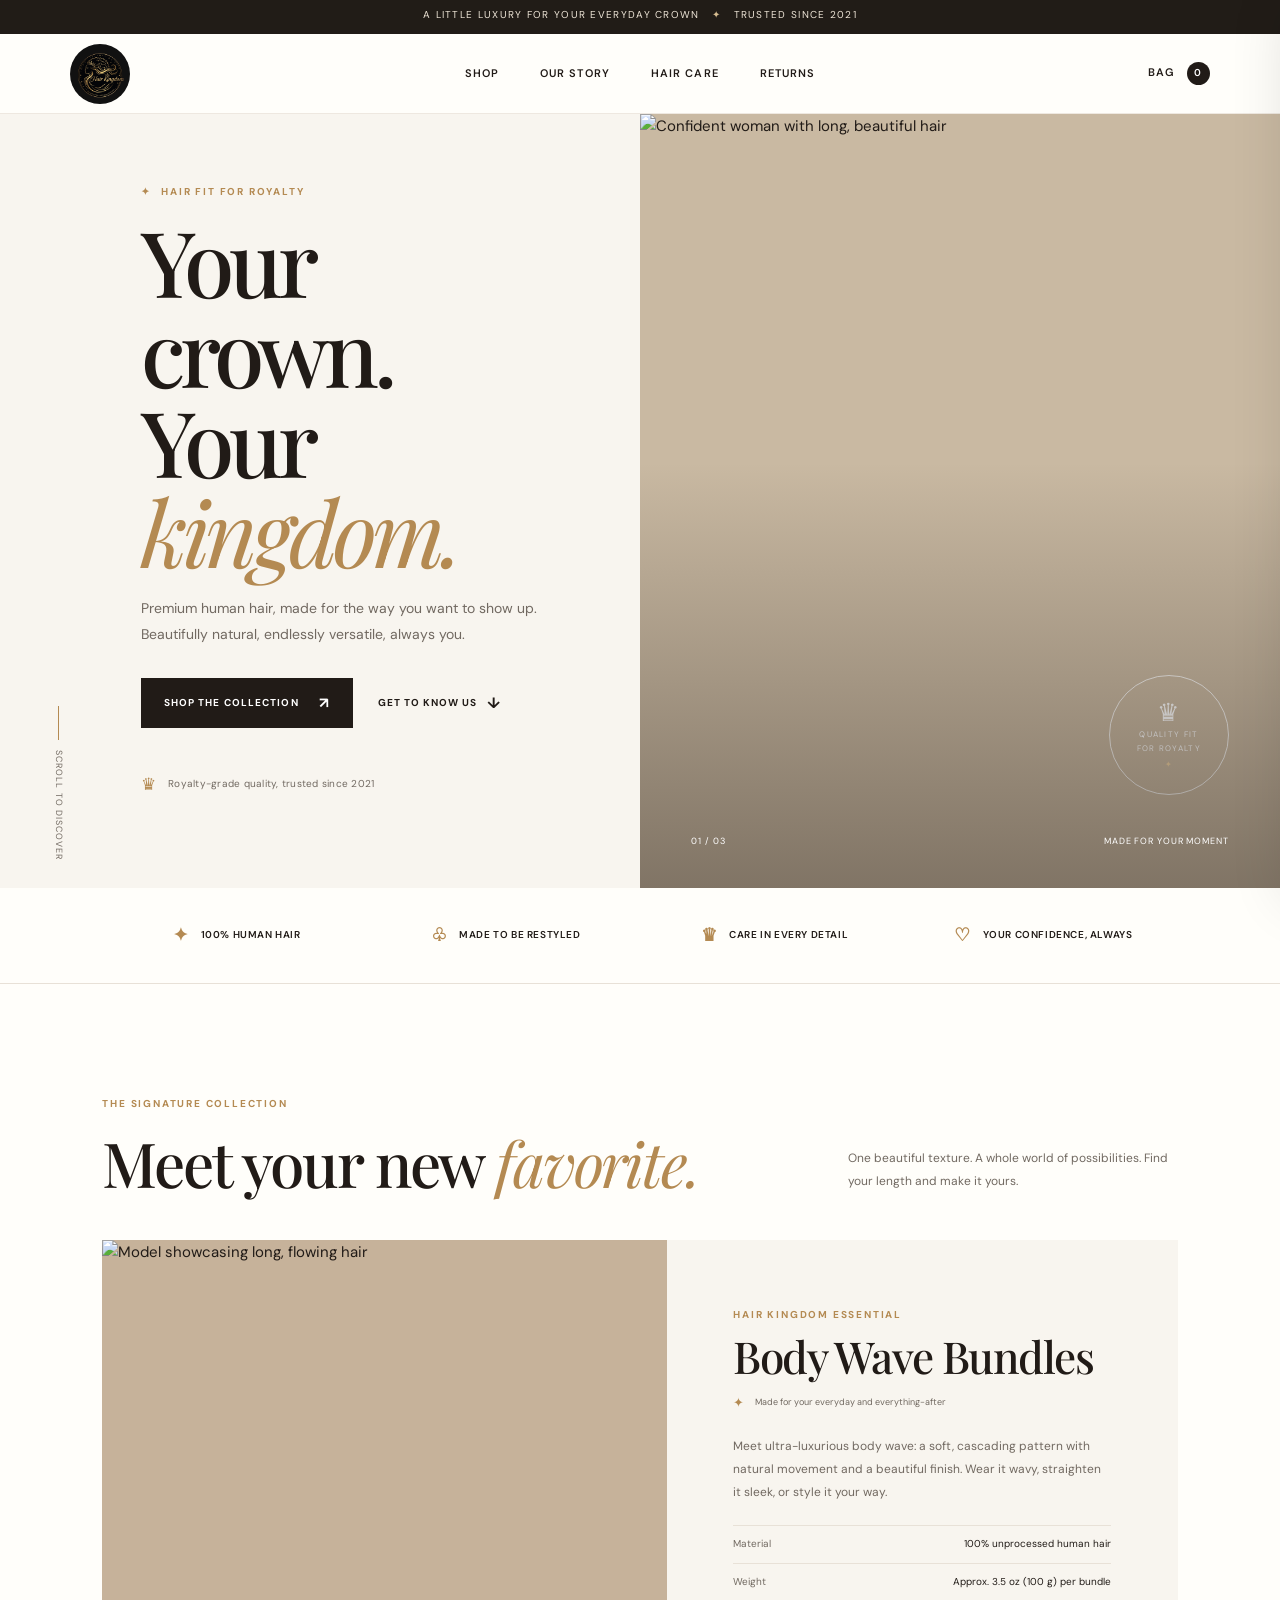
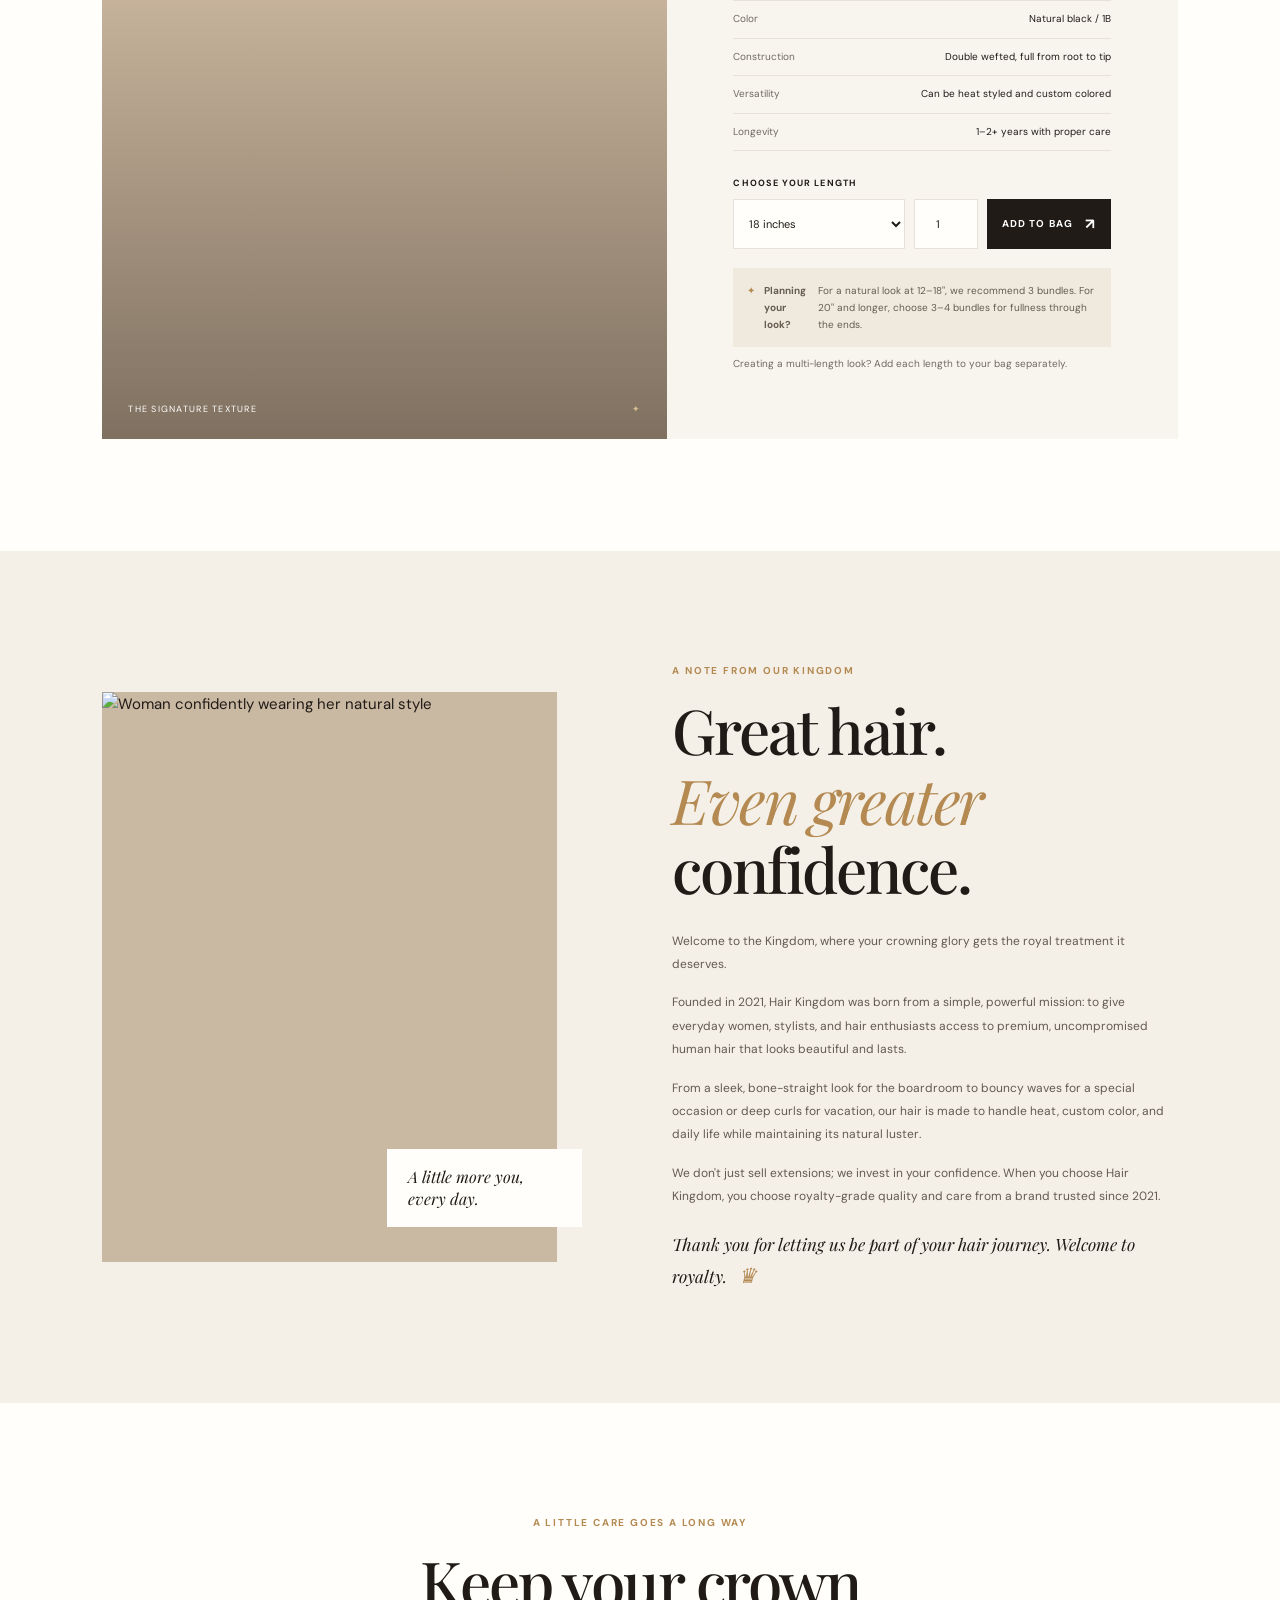
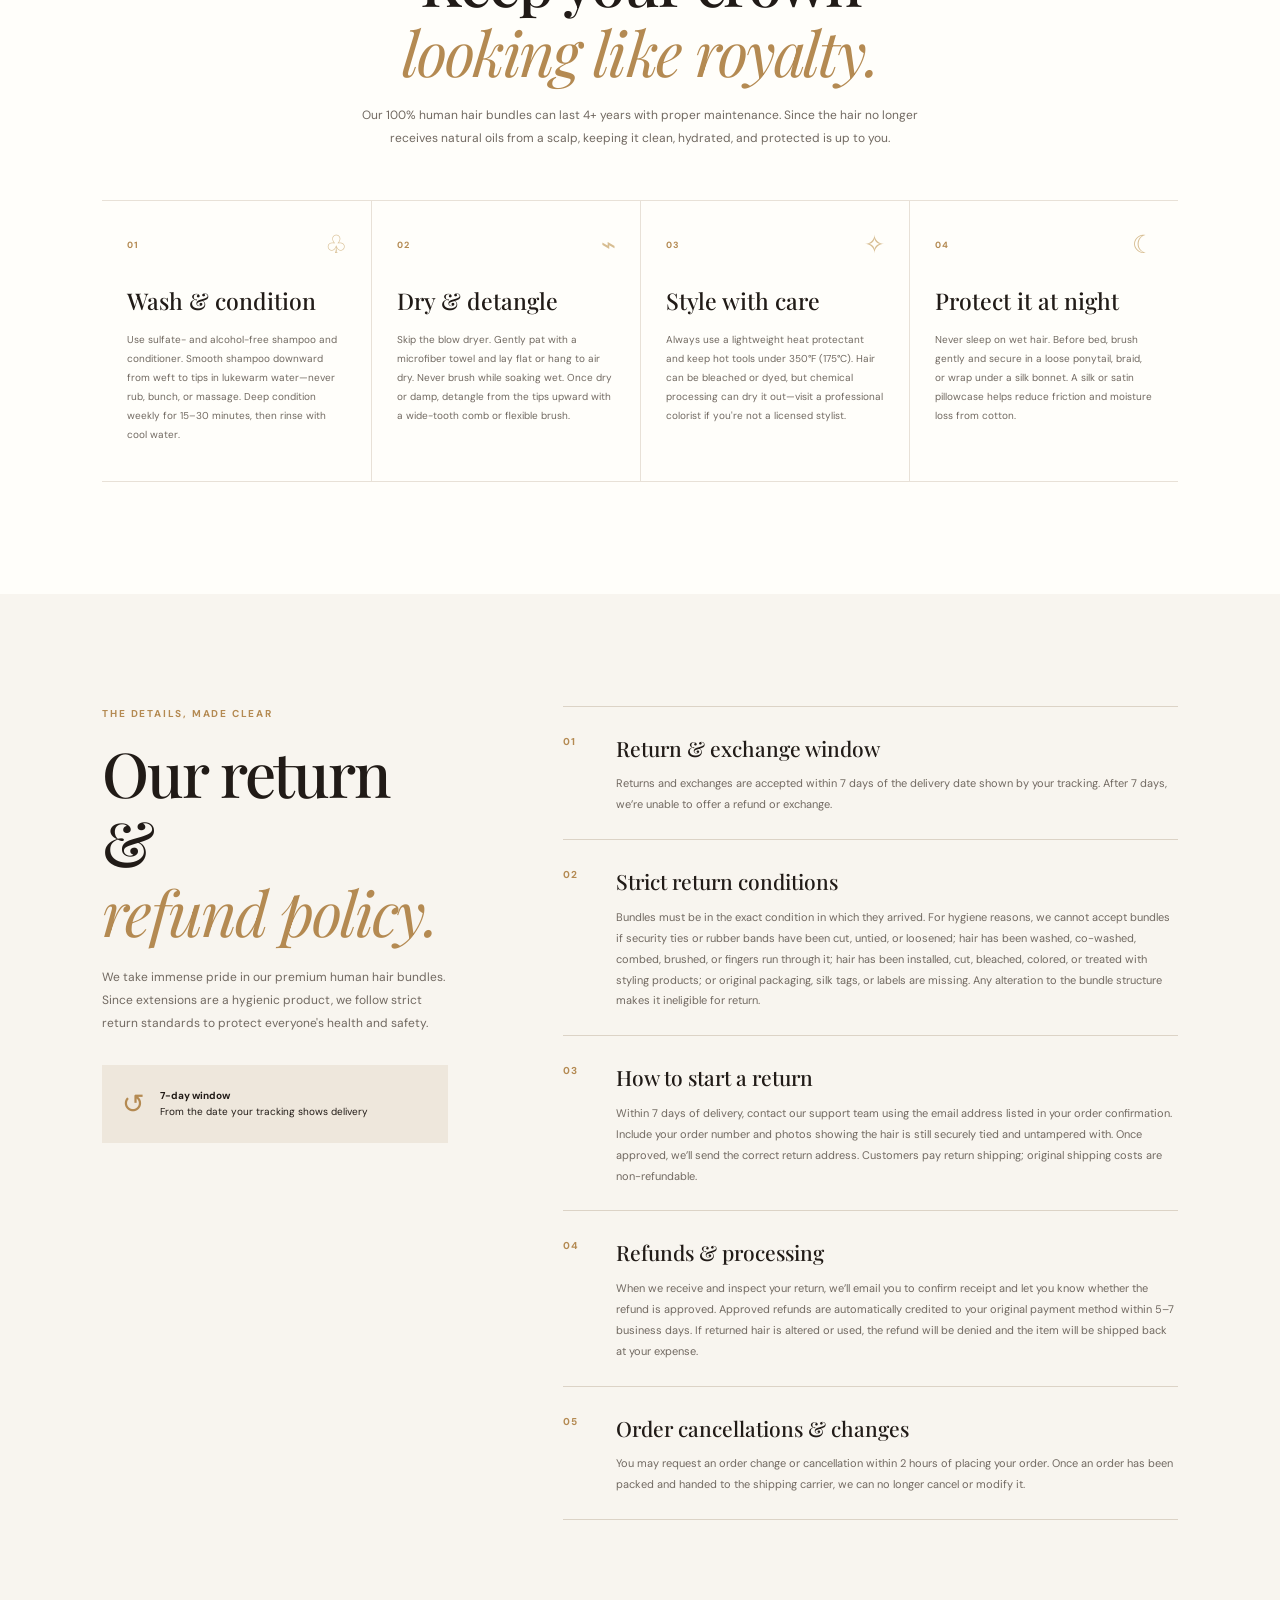
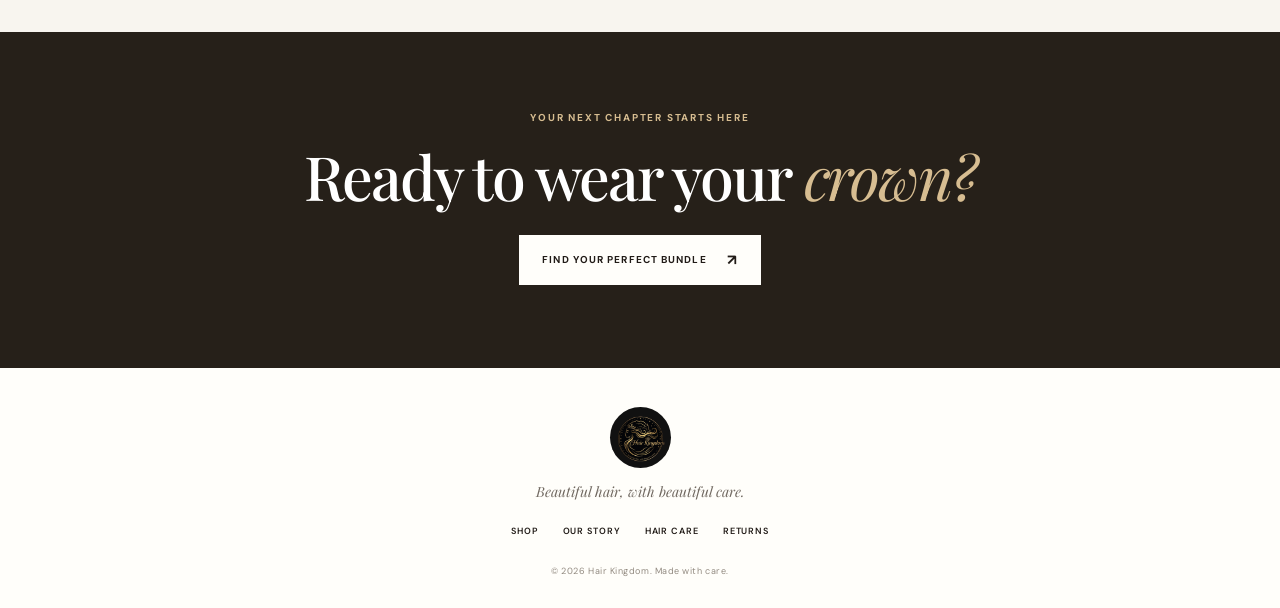
==== Hair Kingdom/index.html @ 91eb7af5 "Add files via upload" ====
<!doctype html>
<html lang="en">
  <head>
    <meta charset="utf-8">
    <meta name="viewport" content="width=device-width, initial-scale=1">
    <meta name="theme-color" content="#17130f">
    <meta name="description" content="Discover premium, unprocessed human hair bundles and thoughtful hair care from Hair Kingdom. Royalty-grade quality, trusted since 2021.">
    <title>Hair Kingdom — Your Crown, Your Kingdom</title>
    <link rel="preconnect" href="https://fonts.googleapis.com">
    <link rel="preconnect" href="https://fonts.gstatic.com" crossorigin>
    <link href="https://fonts.googleapis.com/css2?family=DM+Sans:wght@400;500;600;700&family=Playfair+Display:wght@400;500;600;700&display=swap" rel="stylesheet">
    <link rel="stylesheet" href="styles.css">
    <script src="script.js" defer></script>
  </head>
  <body>
    <div class="announcement">A little luxury for your everyday crown <span aria-hidden="true">✦</span> Trusted since 2021</div>

    <header class="site-header">
      <a class="brand" href="#home" aria-label="Hair Kingdom home">
        <img src="media/logo.png" alt="Hair Kingdom — Beautiful Hair, with beautiful care">
      </a>
      <button class="menu-toggle" type="button" aria-expanded="false" aria-controls="primary-navigation" aria-label="Open menu">
        <span></span><span></span>
      </button>
      <nav class="navigation" id="primary-navigation" aria-label="Main navigation">
        <a href="#shop">Shop</a>
        <a href="#story">Our story</a>
        <a href="#care">Hair care</a>
        <a href="#returns">Returns</a>
      </nav>
      <button class="bag-button" type="button" aria-label="Open shopping bag">
        Bag <span class="bag-count" aria-live="polite">0</span>
      </button>
    </header>

    <main>
      <section class="hero" id="home">
        <div class="hero-copy">
          <p class="eyebrow"><span class="eyebrow-mark">✦</span> Hair fit for royalty</p>
          <h1>Your crown.<br>Your <em>kingdom.</em></h1>
          <p class="hero-description">Premium human hair, made for the way you want to show up. Beautifully natural, endlessly versatile, always you.</p>
          <div class="hero-actions">
            <a class="button button-dark" href="#shop">Shop the collection <span aria-hidden="true">↗</span></a>
            <a class="text-link" href="#story">Get to know us <span aria-hidden="true">↓</span></a>
          </div>
          <div class="hero-proof">
            <span class="proof-crown" aria-hidden="true">♛</span>
            <span>Royalty-grade quality, trusted since 2021</span>
          </div>
        </div>
        <div class="hero-image-wrap">
          <img class="hero-image" src="https://images.unsplash.com/photo-1524504388940-b1c1722653e1?auto=format&amp;fit=crop&amp;w=1100&amp;q=85" alt="Confident woman with long, beautiful hair" fetchpriority="high">
          <div class="hero-stamp" aria-label="Hair Kingdom, quality fit for royalty">
            <span class="stamp-crown">♛</span>
            <span>QUALITY FIT<br>FOR ROYALTY</span>
            <span class="stamp-star">✦</span>
          </div>
          <div class="hero-caption"><span>01 / 03</span><span>Made for your moment</span></div>
        </div>
        <a class="scroll-cue" href="#shop"><span></span> Scroll to discover</a>
      </section>

      <section class="promise-strip" aria-label="Our promises">
        <div><span class="promise-icon">✦</span><span>100% human hair</span></div>
        <div><span class="promise-icon">♧</span><span>Made to be restyled</span></div>
        <div><span class="promise-icon">♛</span><span>Care in every detail</span></div>
        <div><span class="promise-icon">♡</span><span>Your confidence, always</span></div>
      </section>

      <section class="shop-section section-pad" id="shop">
        <div class="section-heading">
          <div>
            <p class="eyebrow">The signature collection</p>
            <h2>Meet your new <em>favorite.</em></h2>
          </div>
          <p>One beautiful texture. A whole world of possibilities. Find your length and make it yours.</p>
        </div>
        <div class="product-layout">
          <div class="product-visual">
            <img src="https://images.unsplash.com/photo-1534528741775-53994a69daeb?auto=format&amp;fit=crop&amp;w=1200&amp;q=85" alt="Model showcasing long, flowing hair" loading="lazy">
            <span class="product-image-label">THE SIGNATURE TEXTURE <span>✦</span></span>
          </div>
          <div class="product-details">
            <p class="eyebrow">Hair Kingdom essential</p>
            <h3>Body Wave Bundles</h3>
            <div class="review-line"><span class="product-sparkle" aria-hidden="true">✦</span><span>Made for your everyday and everything-after</span></div>
            <p class="product-intro">Meet ultra-luxurious body wave: a soft, cascading pattern with natural movement and a beautiful finish. Wear it wavy, straighten it sleek, or style it your way.</p>
            <ul class="product-features">
              <li><span>Material</span><span>100% unprocessed human hair</span></li>
              <li><span>Weight</span><span>Approx. 3.5 oz (100 g) per bundle</span></li>
              <li><span>Color</span><span>Natural black / 1B</span></li>
              <li><span>Construction</span><span>Double wefted, full from root to tip</span></li>
              <li><span>Versatility</span><span>Can be heat styled and custom colored</span></li>
              <li><span>Longevity</span><span>1–2+ years with proper care</span></li>
            </ul>
            <form class="add-to-bag-form">
              <label class="field-label" for="bundle-length">Choose your length</label>
              <div class="product-controls">
                <select id="bundle-length" name="length" aria-label="Bundle length">
                  <option value="12&quot;">12 inches</option>
                  <option value="14&quot;">14 inches</option>
                  <option value="16&quot;">16 inches</option>
                  <option value="18&quot;" selected>18 inches</option>
                  <option value="20&quot;">20 inches</option>
                  <option value="22&quot;">22 inches</option>
                  <option value="24&quot;">24 inches</option>
                  <option value="26&quot;">26 inches</option>
                  <option value="28&quot;">28 inches</option>
                  <option value="30&quot;">30 inches</option>
                </select>
                <label class="visually-hidden" for="bundle-quantity">Quantity</label>
                <input id="bundle-quantity" name="quantity" type="number" min="1" max="10" value="1" inputmode="numeric">
                <button class="button button-dark add-button" type="submit">Add to bag <span aria-hidden="true">↗</span></button>
              </div>
            </form>
            <p class="fullness-note"><span>✦</span> <strong>Planning your look?</strong> For a natural look at 12–18", we recommend 3 bundles. For 20" and longer, choose 3–4 bundles for fullness through the ends.</p>
            <p class="multi-length-note">Creating a multi-length look? Add each length to your bag separately.</p>
          </div>
        </div>
      </section>

      <section class="story-section section-pad" id="story">
        <div class="story-image-wrap">
          <img src="https://images.unsplash.com/photo-1529139574466-a303027c1d8b?auto=format&amp;fit=crop&amp;w=1000&amp;q=85" alt="Woman confidently wearing her natural style" loading="lazy">
          <span class="story-image-note">A little more you, every day.</span>
        </div>
        <div class="story-copy">
          <p class="eyebrow">A note from our kingdom</p>
          <h2>Great hair.<br><em>Even greater</em> confidence.</h2>
          <p>Welcome to the Kingdom, where your crowning glory gets the royal treatment it deserves.</p>
          <p>Founded in 2021, Hair Kingdom was born from a simple, powerful mission: to give everyday women, stylists, and hair enthusiasts access to premium, uncompromised human hair that looks beautiful and lasts.</p>
          <p>From a sleek, bone-straight look for the boardroom to bouncy waves for a special occasion or deep curls for vacation, our hair is made to handle heat, custom color, and daily life while maintaining its natural luster.</p>
          <p>We don't just sell extensions; we invest in your confidence. When you choose Hair Kingdom, you choose royalty-grade quality and care from a brand trusted since 2021.</p>
          <p class="story-signoff">Thank you for letting us be part of your hair journey. Welcome to royalty. <span>♛</span></p>
        </div>
      </section>

      <section class="care-section section-pad" id="care">
        <div class="care-heading">
          <p class="eyebrow">A little care goes a long way</p>
          <h2>Keep your crown<br><em>looking like royalty.</em></h2>
          <p>Our 100% human hair bundles can last 4+ years with proper maintenance. Since the hair no longer receives natural oils from a scalp, keeping it clean, hydrated, and protected is up to you.</p>
        </div>
        <div class="care-grid">
          <article class="care-card">
            <span class="care-number">01</span><span class="care-icon" aria-hidden="true">♧</span>
            <h3>Wash & condition</h3>
            <p>Use sulfate- and alcohol-free shampoo and conditioner. Smooth shampoo downward from weft to tips in lukewarm water—never rub, bunch, or massage. Deep condition weekly for 15–30 minutes, then rinse with cool water.</p>
          </article>
          <article class="care-card">
            <span class="care-number">02</span><span class="care-icon" aria-hidden="true">⌁</span>
            <h3>Dry & detangle</h3>
            <p>Skip the blow dryer. Gently pat with a microfiber towel and lay flat or hang to air dry. Never brush while soaking wet. Once dry or damp, detangle from the tips upward with a wide-tooth comb or flexible brush.</p>
          </article>
          <article class="care-card">
            <span class="care-number">03</span><span class="care-icon" aria-hidden="true">✧</span>
            <h3>Style with care</h3>
            <p>Always use a lightweight heat protectant and keep hot tools under 350°F (175°C). Hair can be bleached or dyed, but chemical processing can dry it out—visit a professional colorist if you're not a licensed stylist.</p>
          </article>
          <article class="care-card">
            <span class="care-number">04</span><span class="care-icon" aria-hidden="true">☾</span>
            <h3>Protect it at night</h3>
            <p>Never sleep on wet hair. Before bed, brush gently and secure in a loose ponytail, braid, or wrap under a silk bonnet. A silk or satin pillowcase helps reduce friction and moisture loss from cotton.</p>
          </article>
        </div>
      </section>

      <section class="returns-section section-pad" id="returns">
        <div class="returns-heading">
          <p class="eyebrow">The details, made clear</p>
          <h2>Our return &<br><em>refund policy.</em></h2>
          <p>We take immense pride in our premium human hair bundles. Since extensions are a hygienic product, we follow strict return standards to protect everyone's health and safety.</p>
          <div class="policy-window"><span class="policy-window-icon">↺</span><span><strong>7-day window</strong><br>From the date your tracking shows delivery</span></div>
        </div>
        <div class="policy-list">
          <article class="policy-item">
            <span class="policy-index">01</span><div><h3>Return & exchange window</h3><p>Returns and exchanges are accepted within 7 days of the delivery date shown by your tracking. After 7 days, we’re unable to offer a refund or exchange.</p></div>
          </article>
          <article class="policy-item">
            <span class="policy-index">02</span><div><h3>Strict return conditions</h3><p>Bundles must be in the exact condition in which they arrived. For hygiene reasons, we cannot accept bundles if security ties or rubber bands have been cut, untied, or loosened; hair has been washed, co-washed, combed, brushed, or fingers run through it; hair has been installed, cut, bleached, colored, or treated with styling products; or original packaging, silk tags, or labels are missing. Any alteration to the bundle structure makes it ineligible for return.</p></div>
          </article>
          <article class="policy-item">
            <span class="policy-index">03</span><div><h3>How to start a return</h3><p>Within 7 days of delivery, contact our support team using the email address listed in your order confirmation. Include your order number and photos showing the hair is still securely tied and untampered with. Once approved, we’ll send the correct return address. Customers pay return shipping; original shipping costs are non-refundable.</p></div>
          </article>
          <article class="policy-item">
            <span class="policy-index">04</span><div><h3>Refunds & processing</h3><p>When we receive and inspect your return, we’ll email you to confirm receipt and let you know whether the refund is approved. Approved refunds are automatically credited to your original payment method within 5–7 business days. If returned hair is altered or used, the refund will be denied and the item will be shipped back at your expense.</p></div>
          </article>
          <article class="policy-item">
            <span class="policy-index">05</span><div><h3>Order cancellations & changes</h3><p>You may request an order change or cancellation within 2 hours of placing your order. Once an order has been packed and handed to the shipping carrier, we can no longer cancel or modify it.</p></div>
          </article>
        </div>
      </section>

      <section class="closing-banner">
        <p class="eyebrow">Your next chapter starts here</p>
        <h2>Ready to wear your <em>crown?</em></h2>
        <a class="button button-light" href="#shop">Find your perfect bundle <span aria-hidden="true">↗</span></a>
      </section>
    </main>

    <footer class="site-footer">
      <a class="footer-brand" href="#home"><img src="media/logo.png" alt="Hair Kingdom"></a>
      <p>Beautiful hair, with beautiful care.</p>
      <nav aria-label="Footer navigation">
        <a href="#shop">Shop</a><a href="#story">Our story</a><a href="#care">Hair care</a><a href="#returns">Returns</a>
      </nav>
      <span class="copyright">© <span id="current-year"></span> Hair Kingdom. Made with care.</span>
    </footer>

    <div class="cart-backdrop" hidden></div>
    <aside class="cart-panel" aria-label="Shopping bag" aria-hidden="true" inert>
      <div class="cart-header">
        <div><p class="eyebrow">Your royal selection</p><h2>Your bag <span class="cart-heading-count">(0)</span></h2></div>
        <button class="cart-close" type="button" aria-label="Close shopping bag">×</button>
      </div>
      <div class="cart-items"></div>
      <div class="cart-empty"><span>♛</span><p>Your bag is waiting for its first crown.</p><button class="text-link continue-shopping" type="button">Discover the collection <span aria-hidden="true">↗</span></button></div>
      <div class="cart-footer">
        <p>Use your bag to plan your bundle selection. Pricing and checkout are not set up on this site yet.</p>
        <button class="button button-dark cart-continue" type="button">Continue exploring</button>
      </div>
    </aside>
    <div class="visually-hidden" aria-live="polite" id="announcements"></div>
  </body>
</html>
---- Hair Kingdom/styles.css ----
:root {
  color-scheme: light;
  --ink: #211b17;
  --muted: #716961;
  --gold: #b48a52;
  --gold-light: #d7bd91;
  --cream: #f8f5ef;
  --paper: #fffefa;
  --line: #e8e1d7;
  --serif: "Playfair Display", Georgia, serif;
  --sans: "DM Sans", Arial, sans-serif;
}

* { box-sizing: border-box; }
html { scroll-behavior: smooth; scroll-padding-top: 85px; }
body { margin: 0; color: var(--ink); background: var(--paper); font-family: var(--sans); font-size: 15px; line-height: 1.65; }
body.cart-open { overflow: hidden; }
img { display: block; max-width: 100%; }
a { color: inherit; text-decoration: none; }
button, input, select { font: inherit; }
button, a, select { -webkit-tap-highlight-color: transparent; }
button:focus-visible, a:focus-visible, select:focus-visible, input:focus-visible { outline: 2px solid var(--gold); outline-offset: 4px; }
.visually-hidden { position: absolute; width: 1px; height: 1px; padding: 0; margin: -1px; overflow: hidden; clip: rect(0, 0, 0, 0); white-space: nowrap; border: 0; }
.announcement { min-height: 34px; padding: 7px 18px; color: #eee5d7; background: #211c17; text-align: center; font-size: 10px; letter-spacing: .13em; text-transform: uppercase; }
.announcement span { margin: 0 8px; color: var(--gold-light); }
.site-header { position: sticky; z-index: 20; top: 0; display: grid; grid-template-columns: 1fr auto 1fr; align-items: center; min-height: 80px; padding: 9px max(5.5vw, 24px); background: rgba(255, 254, 250, .96); border-bottom: 1px solid rgba(232, 225, 215, .75); backdrop-filter: blur(14px); }
.brand { display: inline-flex; width: 60px; height: 60px; overflow: hidden; border-radius: 50%; background: #111; }
.brand img { width: 100%; height: 100%; object-fit: cover; }
.navigation { display: flex; align-items: center; gap: clamp(22px, 3.2vw, 46px); }
.navigation a, .site-footer nav a { font-size: 11px; font-weight: 600; letter-spacing: .1em; text-transform: uppercase; transition: color .2s ease; }
.navigation a:hover, .site-footer nav a:hover { color: var(--gold); }
.bag-button { justify-self: end; padding: 9px 0 9px 12px; color: var(--ink); background: none; border: 0; cursor: pointer; font-size: 11px; font-weight: 600; letter-spacing: .1em; text-transform: uppercase; }
.bag-count { display: inline-grid; place-items: center; width: 23px; height: 23px; margin-left: 7px; color: #fff; background: var(--ink); border-radius: 50%; font-size: 10px; }
.menu-toggle { display: none; }

.hero { position: relative; display: grid; grid-template-columns: 1fr 1fr; min-height: min(660px, calc(100svh - 114px)); background: var(--cream); }
.hero-copy { align-self: center; max-width: 650px; padding: 70px 8vw 95px 11vw; }
.eyebrow { margin: 0 0 17px; color: var(--gold); font-size: 10px; font-weight: 700; letter-spacing: .18em; line-height: 1.5; text-transform: uppercase; }
.eyebrow-mark { margin-right: 7px; }
h1, h2, h3, p { margin-top: 0; }
h1, h2, h3 { font-family: var(--serif); font-weight: 500; }
.hero h1 { margin-bottom: 19px; font-size: clamp(56px, 7.1vw, 100px); letter-spacing: -.055em; line-height: .99; }
h1 em, h2 em { color: var(--gold); font-weight: 400; }
.hero-description { max-width: 430px; margin-bottom: 30px; color: var(--muted); font-size: 14px; line-height: 1.9; }
.hero-actions { display: flex; align-items: center; flex-wrap: wrap; gap: 25px; }
.button { display: inline-flex; min-height: 50px; align-items: center; justify-content: center; gap: 20px; padding: 0 22px; border: 1px solid transparent; cursor: pointer; font-size: 10px; font-weight: 700; letter-spacing: .11em; text-transform: uppercase; transition: background .2s ease, color .2s ease, transform .2s ease; }
.button:hover { transform: translateY(-2px); }
.button-dark { color: #fff; background: var(--ink); }
.button-dark:hover { background: #493c2d; }
.text-link { display: inline-flex; align-items: center; gap: 10px; padding: 7px 0; background: none; border: 0; cursor: pointer; font-size: 10px; font-weight: 700; letter-spacing: .1em; text-transform: uppercase; }
.text-link span, .button span { font-size: 15px; }
.hero-proof { display: flex; align-items: center; gap: 12px; margin-top: 48px; color: var(--muted); font-size: 10px; letter-spacing: .025em; }
.proof-crown { color: var(--gold); font-size: 17px; line-height: 1; }
.hero-image-wrap { position: relative; min-height: 510px; overflow: hidden; background: #c9b9a2; }
.hero-image { width: 100%; height: 100%; position: absolute; inset: 0; object-fit: cover; object-position: center 35%; }
.hero-image-wrap::after, .product-visual::after { position: absolute; inset: 45% 0 0; content: ""; pointer-events: none; background: linear-gradient(transparent, rgba(28, 21, 17, .42)); }
.hero-stamp { position: absolute; right: 8%; bottom: 12%; display: flex; width: 120px; height: 120px; flex-direction: column; align-items: center; justify-content: center; color: #fff; border: 1px solid rgba(255,255,255,.82); border-radius: 50%; text-align: center; font-size: 8px; letter-spacing: .16em; line-height: 1.7; }
.stamp-crown { font-size: 25px; line-height: 1.2; }
.stamp-star { margin-top: 3px; color: #f2d5a5; }
.hero-caption { position: absolute; right: 8%; bottom: 5%; left: 8%; z-index: 1; display: flex; justify-content: space-between; color: #fff; font-size: 9px; letter-spacing: .1em; text-transform: uppercase; }
.scroll-cue { position: absolute; bottom: 28px; left: 4%; display: flex; align-items: center; gap: 10px; color: var(--muted); font-size: 9px; letter-spacing: .12em; text-transform: uppercase; writing-mode: vertical-rl; }
.scroll-cue span { width: 1px; height: 34px; background: var(--gold); }
.promise-strip { display: grid; grid-template-columns: repeat(4, 1fr); min-height: 96px; padding: 20px 8vw; border-bottom: 1px solid var(--line); }
.promise-strip > div { display: flex; align-items: center; justify-content: center; gap: 12px; font-size: 10px; font-weight: 600; letter-spacing: .06em; text-transform: uppercase; }
.promise-icon { color: var(--gold); font-size: 18px; }
.section-pad { padding: 112px max(8vw, 30px); }
.shop-section { background: var(--paper); }
.section-heading { display: flex; align-items: end; justify-content: space-between; gap: 40px; margin-bottom: 43px; }
.section-heading h2, .care-heading h2, .returns-heading h2, .story-copy h2, .closing-banner h2 { margin-bottom: 0; font-size: clamp(38px, 5vw, 62px); letter-spacing: -.035em; line-height: 1.12; }
.section-heading > p { max-width: 330px; margin-bottom: 5px; color: var(--muted); font-size: 12px; line-height: 1.9; }
.product-layout { display: grid; grid-template-columns: 1.05fr .95fr; align-items: stretch; background: var(--cream); }
.product-visual { position: relative; min-height: 610px; overflow: hidden; background: #c6b29a; }
.product-visual img { position: absolute; width: 100%; height: 100%; object-fit: cover; object-position: center 32%; }
.product-image-label { position: absolute; z-index: 1; right: 26px; bottom: 22px; left: 26px; display: flex; justify-content: space-between; color: #fff; font-size: 9px; letter-spacing: .14em; }
.product-image-label span { color: var(--gold-light); }
.product-details { align-self: center; padding: clamp(28px, 5.2vw, 70px); }
.product-details .eyebrow { margin-bottom: 9px; }
.product-details h3 { margin-bottom: 10px; font-size: clamp(33px, 3.5vw, 44px); letter-spacing: -.035em; line-height: 1.15; }
.review-line { display: flex; flex-wrap: wrap; align-items: center; gap: 11px; margin-bottom: 22px; color: var(--muted); font-size: 9px; }
.product-sparkle { color: var(--gold); font-size: 13px; }
.product-intro { margin-bottom: 22px; color: var(--muted); font-size: 12px; line-height: 1.9; }
.product-features { padding: 0; margin: 0 0 25px; list-style: none; border-top: 1px solid var(--line); }
.product-features li { display: flex; justify-content: space-between; gap: 14px; padding: 10px 0; border-bottom: 1px solid var(--line); font-size: 10px; }
.product-features li span:first-child { color: var(--muted); }
.product-features li span:last-child { text-align: right; }
.field-label { display: block; margin-bottom: 8px; font-size: 9px; font-weight: 700; letter-spacing: .12em; text-transform: uppercase; }
.product-controls { display: grid; grid-template-columns: minmax(100px, 1fr) 64px auto; gap: 9px; }
.product-controls select, .product-controls input { min-width: 0; min-height: 48px; padding: 0 11px; color: var(--ink); background: var(--paper); border: 1px solid var(--line); border-radius: 0; font-size: 11px; }
.product-controls input { text-align: center; }
.add-button { gap: 12px; padding: 0 14px; white-space: nowrap; }
.fullness-note { display: flex; align-items: flex-start; gap: 9px; margin: 19px 0 9px; padding: 14px; color: #665c50; background: #f0e9dd; font-size: 10px; line-height: 1.7; }
.fullness-note > span { color: var(--gold); }
.multi-length-note { margin: 0; color: var(--muted); font-size: 10px; }
.story-section { display: grid; grid-template-columns: .9fr 1fr; align-items: center; gap: clamp(48px, 9vw, 130px); background: #f4f0e8; }
.story-image-wrap { position: relative; min-height: 570px; background: #c9b8a2; }
.story-image-wrap img { position: absolute; inset: 0; width: 100%; height: 100%; object-fit: cover; object-position: center 30%; }
.story-image-note { position: absolute; right: -25px; bottom: 35px; max-width: 195px; padding: 17px 21px; color: var(--ink); background: var(--paper); font-family: var(--serif); font-size: 16px; font-style: italic; line-height: 1.4; }
.story-copy h2 { margin-bottom: 26px; }
.story-copy > p:not(.eyebrow):not(.story-signoff) { margin-bottom: 15px; color: #625a52; font-size: 12px; line-height: 1.95; }
.story-copy .story-signoff { margin: 22px 0 0; font-family: var(--serif); font-size: 17px; font-style: italic; line-height: 1.6; }
.story-signoff span { margin-left: 7px; color: var(--gold); font-size: 21px; }
.care-section { background: var(--paper); }
.care-heading { max-width: 650px; margin: 0 auto 50px; text-align: center; }
.care-heading h2 { margin-bottom: 18px; }
.care-heading > p:last-child { max-width: 570px; margin: 0 auto; color: var(--muted); font-size: 12px; line-height: 1.9; }
.care-grid { display: grid; grid-template-columns: repeat(4, 1fr); border-top: 1px solid var(--line); border-bottom: 1px solid var(--line); }
.care-card { position: relative; min-height: 280px; padding: 30px 25px 27px; }
.care-card + .care-card { border-left: 1px solid var(--line); }
.care-number { color: var(--gold); font-size: 9px; font-weight: 700; letter-spacing: .1em; }
.care-icon { position: absolute; top: 23px; right: 24px; color: var(--gold-light); font-size: 25px; }
.care-card h3 { margin: 26px 0 11px; font-size: 23px; }
.care-card p { margin: 0; color: var(--muted); font-size: 10px; line-height: 1.9; }
.returns-section { display: grid; grid-template-columns: .72fr 1.28fr; align-items: start; gap: clamp(45px, 9vw, 120px); background: var(--cream); }
.returns-heading { position: sticky; top: 125px; }
.returns-heading h2 { margin-bottom: 20px; }
.returns-heading > p:not(.eyebrow) { max-width: 410px; color: var(--muted); font-size: 12px; line-height: 1.9; }
.policy-window { display: flex; align-items: center; gap: 15px; margin-top: 31px; padding: 17px 20px; background: #eee7dc; font-size: 10px; line-height: 1.6; }
.policy-window-icon { color: var(--gold); font-size: 27px; }
.policy-list { border-top: 1px solid #dcd3c6; }
.policy-item { display: grid; grid-template-columns: 38px 1fr; gap: 15px; padding: 24px 0; border-bottom: 1px solid #dcd3c6; }
.policy-index { padding-top: 3px; color: var(--gold); font-size: 10px; font-weight: 700; letter-spacing: .1em; }
.policy-item h3 { margin: 0 0 8px; font-size: 21px; }
.policy-item p { margin: 0; color: var(--muted); font-size: 11px; line-height: 1.9; }
.closing-banner { padding: 78px 24px 83px; color: #fff; background: #262019; text-align: center; }
.closing-banner .eyebrow { color: var(--gold-light); }
.closing-banner h2 { margin-bottom: 25px; font-size: clamp(39px, 5.2vw, 61px); }
.closing-banner h2 em { color: var(--gold-light); }
.button-light { color: var(--ink); background: var(--paper); }
.button-light:hover { background: var(--gold-light); }
.site-footer { display: flex; flex-direction: column; align-items: center; padding: 39px 24px 29px; text-align: center; }
.footer-brand { width: 61px; height: 61px; margin-bottom: 12px; overflow: hidden; border-radius: 50%; background: #111; }
.footer-brand img { width: 100%; height: 100%; object-fit: cover; }
.site-footer > p { margin-bottom: 20px; color: var(--muted); font-family: var(--serif); font-size: 14px; font-style: italic; }
.site-footer nav { display: flex; flex-wrap: wrap; justify-content: center; gap: 24px; }
.site-footer nav a { font-size: 9px; }
.copyright { margin-top: 26px; color: #928a80; font-size: 9px; letter-spacing: .06em; }

.cart-backdrop { position: fixed; z-index: 29; inset: 0; background: rgba(24, 19, 14, .44); opacity: 0; transition: opacity .25s ease; }
.cart-backdrop:not([hidden]) { display: block; opacity: 1; }
.cart-panel { position: fixed; z-index: 30; top: 0; right: 0; display: flex; width: min(440px, 100%); height: 100dvh; flex-direction: column; padding: 31px; background: var(--paper); box-shadow: -15px 0 55px rgba(0,0,0,.12); transform: translateX(105%); transition: transform .3s ease; }
.cart-panel.is-open { transform: translateX(0); }
.cart-header { display: flex; align-items: center; justify-content: space-between; padding-bottom: 22px; border-bottom: 1px solid var(--line); }
.cart-header .eyebrow { margin-bottom: 4px; }
.cart-header h2 { margin: 0; font-size: 32px; }
.cart-heading-count { color: var(--muted); font-family: var(--sans); font-size: 12px; }
.cart-close { width: 39px; height: 39px; color: var(--ink); background: transparent; border: 1px solid var(--line); cursor: pointer; font-size: 25px; line-height: 1; }
.cart-items { flex: 1; overflow: auto; }
.cart-item { display: grid; grid-template-columns: 1fr auto; gap: 12px; padding: 19px 0; border-bottom: 1px solid var(--line); }
.cart-item-title { margin: 0 0 3px; font-family: var(--serif); font-size: 18px; }
.cart-item-description { margin: 0; color: var(--muted); font-size: 10px; }
.cart-remove { align-self: center; padding: 6px 0 6px 6px; color: var(--muted); background: none; border: 0; cursor: pointer; font-size: 9px; text-decoration: underline; }
.cart-empty { display: none; flex: 1; flex-direction: column; align-items: center; justify-content: center; color: var(--muted); text-align: center; }
.cart-empty > span { color: var(--gold); font-size: 32px; }
.cart-empty p { margin: 10px 0; font-family: var(--serif); font-size: 18px; }
.cart-empty .text-link { color: var(--ink); }
.cart-panel.is-empty .cart-empty { display: flex; }
.cart-panel.is-empty .cart-items { display: none; }
.cart-footer { padding-top: 18px; border-top: 1px solid var(--line); }
.cart-footer p { margin-bottom: 14px; color: var(--muted); font-size: 10px; line-height: 1.75; }
.cart-footer .button { width: 100%; }
.cart-panel.is-empty .cart-footer { display: none; }

@media (min-width: 1500px) {
  .hero { min-height: 700px; }
}
@media (max-width: 1000px) {
  .hero-copy { padding-left: 8vw; }
  .section-pad { padding-top: 86px; padding-bottom: 86px; }
  .product-details { padding: 36px; }
  .product-visual { min-height: 570px; }
  .care-grid { grid-template-columns: repeat(2, 1fr); }
  .care-card:nth-child(3) { border-left: 0; border-top: 1px solid var(--line); }
  .care-card:nth-child(4) { border-top: 1px solid var(--line); }
}
@media (max-width: 700px) {
  .announcement { font-size: 8px; letter-spacing: .1em; }
  .site-header { grid-template-columns: 1fr auto auto; min-height: 68px; padding-right: 20px; padding-left: 20px; }
  .brand { width: 50px; height: 50px; }
  .menu-toggle { display: flex; width: 37px; height: 39px; flex-direction: column; align-items: center; justify-content: center; gap: 6px; padding: 0; background: none; border: 0; cursor: pointer; }
  .menu-toggle span { display: block; width: 20px; height: 1px; background: var(--ink); }
  .navigation { position: absolute; top: 100%; right: 0; left: 0; display: none; flex-direction: column; align-items: stretch; gap: 0; padding: 8px 24px 18px; background: var(--paper); border-bottom: 1px solid var(--line); }
  .navigation.is-open { display: flex; }
  .navigation a { padding: 12px 4px; }
  .bag-button { margin-left: 13px; font-size: 9px; }
  .bag-count { width: 21px; height: 21px; }
  .hero { grid-template-columns: 1fr; }
  .hero-copy { padding: 55px 9vw 35px; }
  .hero h1 { font-size: clamp(57px, 16vw, 85px); }
  .hero-description { max-width: 370px; font-size: 12px; }
  .hero-proof { margin-top: 28px; font-size: 9px; }
  .hero-image-wrap { min-height: 390px; }
  .hero-stamp { right: 7%; bottom: 14%; width: 98px; height: 98px; font-size: 7px; }
  .scroll-cue { display: none; }
  .promise-strip { grid-template-columns: repeat(2, 1fr); gap: 16px 8px; padding: 21px 13px; }
  .promise-strip > div { justify-content: flex-start; padding-left: 6vw; font-size: 8px; }
  .promise-icon { font-size: 15px; }
  .section-pad { padding: 68px 7vw; }
  .section-heading { display: block; margin-bottom: 27px; }
  .section-heading h2, .care-heading h2, .returns-heading h2, .story-copy h2 { font-size: 43px; }
  .section-heading > p { margin-top: 15px; }
  .product-layout { grid-template-columns: 1fr; }
  .product-visual { min-height: 440px; }
  .product-details { padding: 31px 23px 34px; }
  .product-details h3 { font-size: 37px; }
  .product-controls { grid-template-columns: minmax(100px, 1fr) 57px; }
  .add-button { grid-column: 1 / -1; }
  .story-section { grid-template-columns: 1fr; gap: 43px; }
  .story-image-wrap { min-height: 430px; margin-right: 12px; }
  .story-image-note { right: -12px; bottom: 23px; }
  .care-heading { margin-bottom: 32px; }
  .care-heading h2 { font-size: 39px; }
  .care-grid { grid-template-columns: 1fr; }
  .care-card { min-height: 0; padding: 23px 7px 25px; }
  .care-card + .care-card, .care-card:nth-child(3), .care-card:nth-child(4) { border-top: 1px solid var(--line); border-left: 0; }
  .care-card h3 { margin-top: 17px; font-size: 22px; }
  .returns-section { grid-template-columns: 1fr; gap: 35px; }
  .returns-heading { position: static; }
  .returns-heading h2 { font-size: 43px; }
  .policy-item { grid-template-columns: 29px 1fr; gap: 8px; padding: 19px 0; }
  .policy-item h3 { font-size: 19px; }
  .closing-banner { padding: 63px 20px 68px; }
  .closing-banner h2 { font-size: 42px; }
  .site-footer nav { gap: 14px 19px; }
  .cart-panel { padding: 25px 22px; }
}
@media (prefers-reduced-motion: reduce) {
  *, *::before, *::after { scroll-behavior: auto !important; transition-duration: .01ms !important; animation-duration: .01ms !important; animation-iteration-count: 1 !important; }
}
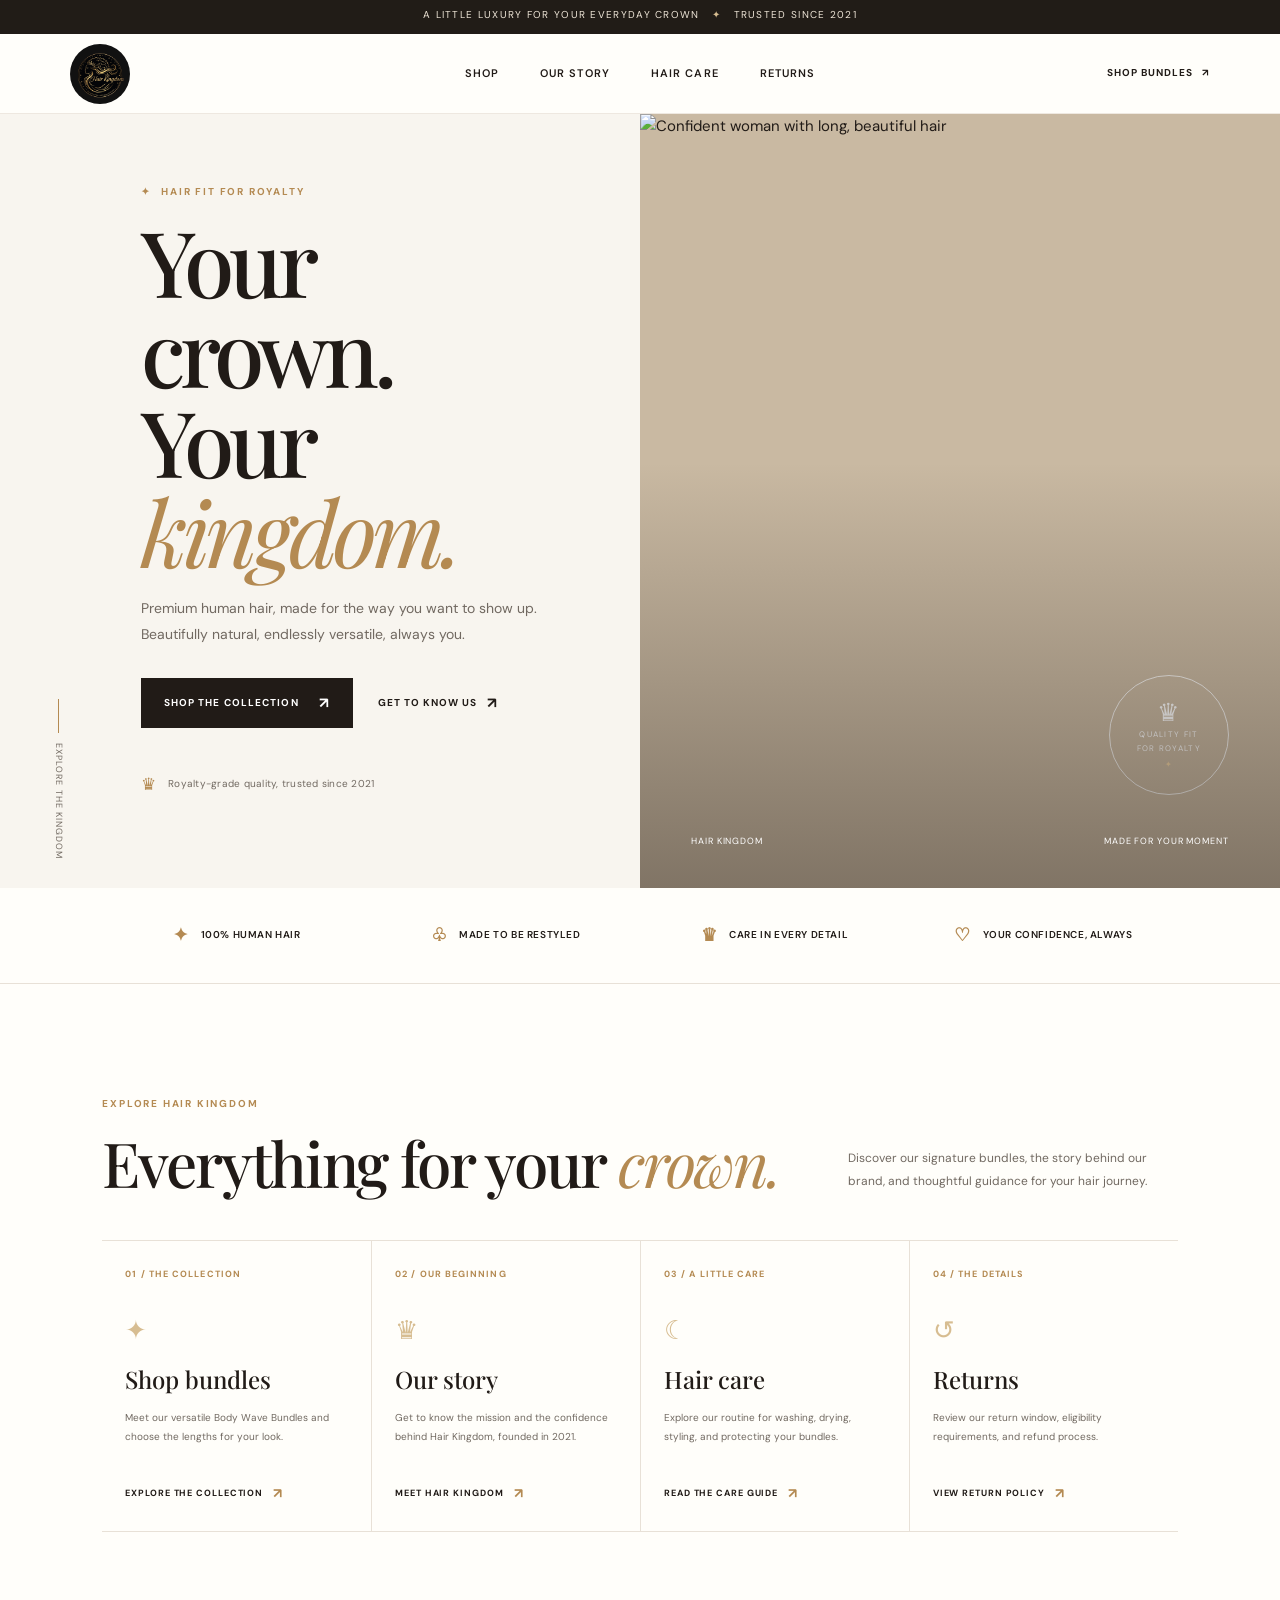
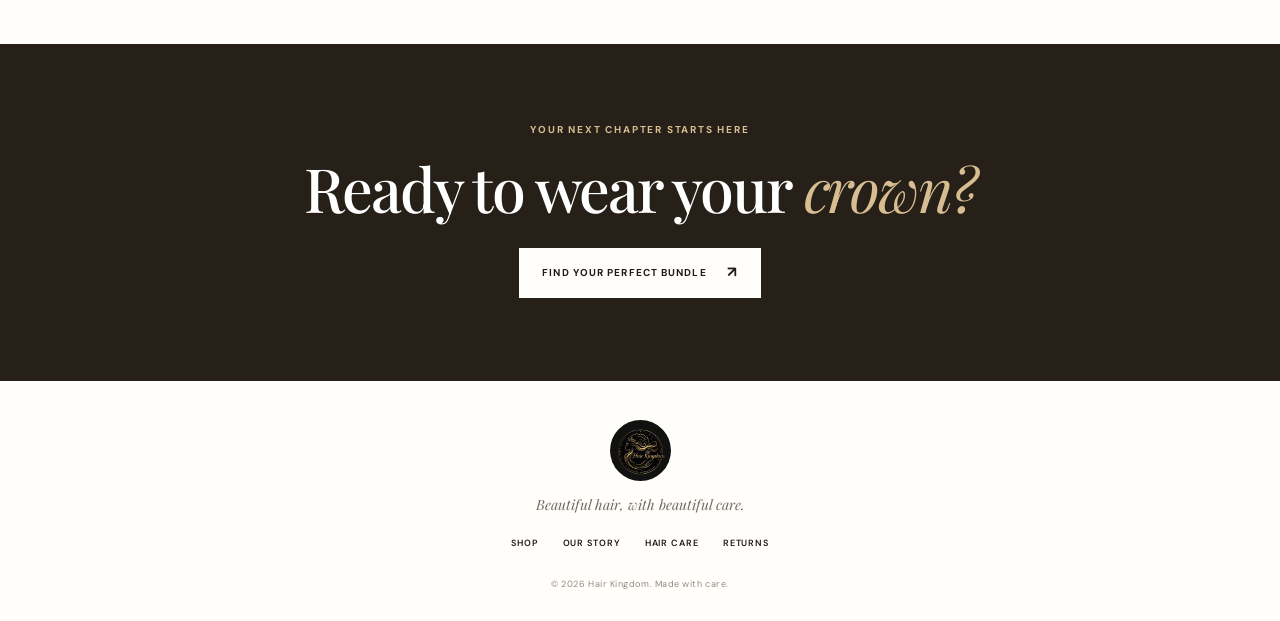
==== commit 6ef24df1: "Add files via upload" ====
--- a/Hair Kingdom/index.html
+++ b/Hair Kingdom/index.html
@@ -4,7 +4,7 @@
     <meta charset="utf-8">
     <meta name="viewport" content="width=device-width, initial-scale=1">
     <meta name="theme-color" content="#17130f">
-    <meta name="description" content="Discover premium, unprocessed human hair bundles and thoughtful hair care from Hair Kingdom. Royalty-grade quality, trusted since 2021.">
+    <meta name="description" content="Discover Hair Kingdom: premium human hair bundles, a story rooted in confidence, and care for every crown.">
     <title>Hair Kingdom — Your Crown, Your Kingdom</title>
     <link rel="preconnect" href="https://fonts.googleapis.com">
     <link rel="preconnect" href="https://fonts.gstatic.com" crossorigin>
@@ -14,25 +14,14 @@
   </head>
   <body>
     <div class="announcement">A little luxury for your everyday crown <span aria-hidden="true">✦</span> Trusted since 2021</div>
-
     <header class="site-header">
-      <a class="brand" href="#home" aria-label="Hair Kingdom home">
-        <img src="media/logo.png" alt="Hair Kingdom — Beautiful Hair, with beautiful care">
-      </a>
-      <button class="menu-toggle" type="button" aria-expanded="false" aria-controls="primary-navigation" aria-label="Open menu">
-        <span></span><span></span>
-      </button>
+      <a class="brand" href="index.html" aria-label="Hair Kingdom home"><img src="media/logo.png" alt="Hair Kingdom — Beautiful Hair, with beautiful care"></a>
+      <button class="menu-toggle" type="button" aria-expanded="false" aria-controls="primary-navigation" aria-label="Open menu"><span></span><span></span></button>
       <nav class="navigation" id="primary-navigation" aria-label="Main navigation">
-        <a href="#shop">Shop</a>
-        <a href="#story">Our story</a>
-        <a href="#care">Hair care</a>
-        <a href="#returns">Returns</a>
+        <a href="shop.html">Shop</a><a href="story.html">Our story</a><a href="care.html">Hair care</a><a href="returns.html">Returns</a>
       </nav>
-      <button class="bag-button" type="button" aria-label="Open shopping bag">
-        Bag <span class="bag-count" aria-live="polite">0</span>
-      </button>
+      <a class="header-action" href="shop.html">Shop bundles <span aria-hidden="true">↗</span></a>
     </header>
-
     <main>
       <section class="hero" id="home">
         <div class="hero-copy">
@@ -40,186 +29,71 @@
           <h1>Your crown.<br>Your <em>kingdom.</em></h1>
           <p class="hero-description">Premium human hair, made for the way you want to show up. Beautifully natural, endlessly versatile, always you.</p>
           <div class="hero-actions">
-            <a class="button button-dark" href="#shop">Shop the collection <span aria-hidden="true">↗</span></a>
-            <a class="text-link" href="#story">Get to know us <span aria-hidden="true">↓</span></a>
+            <a class="button button-dark" href="shop.html">Shop the collection <span aria-hidden="true">↗</span></a>
+            <a class="text-link" href="story.html">Get to know us <span aria-hidden="true">↗</span></a>
           </div>
-          <div class="hero-proof">
-            <span class="proof-crown" aria-hidden="true">♛</span>
-            <span>Royalty-grade quality, trusted since 2021</span>
-          </div>
+          <div class="hero-proof"><span class="proof-crown" aria-hidden="true">♛</span><span>Royalty-grade quality, trusted since 2021</span></div>
         </div>
         <div class="hero-image-wrap">
           <img class="hero-image" src="https://images.unsplash.com/photo-1524504388940-b1c1722653e1?auto=format&amp;fit=crop&amp;w=1100&amp;q=85" alt="Confident woman with long, beautiful hair" fetchpriority="high">
-          <div class="hero-stamp" aria-label="Hair Kingdom, quality fit for royalty">
-            <span class="stamp-crown">♛</span>
-            <span>QUALITY FIT<br>FOR ROYALTY</span>
-            <span class="stamp-star">✦</span>
-          </div>
-          <div class="hero-caption"><span>01 / 03</span><span>Made for your moment</span></div>
+          <div class="hero-stamp" aria-label="Hair Kingdom, quality fit for royalty"><span class="stamp-crown">♛</span><span>QUALITY FIT<br>FOR ROYALTY</span><span class="stamp-star">✦</span></div>
+          <div class="hero-caption"><span>HAIR KINGDOM</span><span>Made for your moment</span></div>
         </div>
-        <a class="scroll-cue" href="#shop"><span></span> Scroll to discover</a>
+        <a class="scroll-cue" href="#explore"><span></span> Explore the kingdom</a>
       </section>
-
       <section class="promise-strip" aria-label="Our promises">
         <div><span class="promise-icon">✦</span><span>100% human hair</span></div>
         <div><span class="promise-icon">♧</span><span>Made to be restyled</span></div>
         <div><span class="promise-icon">♛</span><span>Care in every detail</span></div>
         <div><span class="promise-icon">♡</span><span>Your confidence, always</span></div>
       </section>
-
-      <section class="shop-section section-pad" id="shop">
+      <section class="home-pages section-pad" id="explore">
         <div class="section-heading">
-          <div>
-            <p class="eyebrow">The signature collection</p>
-            <h2>Meet your new <em>favorite.</em></h2>
-          </div>
-          <p>One beautiful texture. A whole world of possibilities. Find your length and make it yours.</p>
+          <div><p class="eyebrow">Explore Hair Kingdom</p><h2>Everything for your <em>crown.</em></h2></div>
+          <p>Discover our signature bundles, the story behind our brand, and thoughtful guidance for your hair journey.</p>
         </div>
-        <div class="product-layout">
-          <div class="product-visual">
-            <img src="https://images.unsplash.com/photo-1534528741775-53994a69daeb?auto=format&amp;fit=crop&amp;w=1200&amp;q=85" alt="Model showcasing long, flowing hair" loading="lazy">
-            <span class="product-image-label">THE SIGNATURE TEXTURE <span>✦</span></span>
-          </div>
-          <div class="product-details">
-            <p class="eyebrow">Hair Kingdom essential</p>
-            <h3>Body Wave Bundles</h3>
-            <div class="review-line"><span class="product-sparkle" aria-hidden="true">✦</span><span>Made for your everyday and everything-after</span></div>
-            <p class="product-intro">Meet ultra-luxurious body wave: a soft, cascading pattern with natural movement and a beautiful finish. Wear it wavy, straighten it sleek, or style it your way.</p>
-            <ul class="product-features">
-              <li><span>Material</span><span>100% unprocessed human hair</span></li>
-              <li><span>Weight</span><span>Approx. 3.5 oz (100 g) per bundle</span></li>
-              <li><span>Color</span><span>Natural black / 1B</span></li>
-              <li><span>Construction</span><span>Double wefted, full from root to tip</span></li>
-              <li><span>Versatility</span><span>Can be heat styled and custom colored</span></li>
-              <li><span>Longevity</span><span>1–2+ years with proper care</span></li>
-            </ul>
-            <form class="add-to-bag-form">
-              <label class="field-label" for="bundle-length">Choose your length</label>
-              <div class="product-controls">
-                <select id="bundle-length" name="length" aria-label="Bundle length">
-                  <option value="12&quot;">12 inches</option>
-                  <option value="14&quot;">14 inches</option>
-                  <option value="16&quot;">16 inches</option>
-                  <option value="18&quot;" selected>18 inches</option>
-                  <option value="20&quot;">20 inches</option>
-                  <option value="22&quot;">22 inches</option>
-                  <option value="24&quot;">24 inches</option>
-                  <option value="26&quot;">26 inches</option>
-                  <option value="28&quot;">28 inches</option>
-                  <option value="30&quot;">30 inches</option>
-                </select>
-                <label class="visually-hidden" for="bundle-quantity">Quantity</label>
-                <input id="bundle-quantity" name="quantity" type="number" min="1" max="10" value="1" inputmode="numeric">
-                <button class="button button-dark add-button" type="submit">Add to bag <span aria-hidden="true">↗</span></button>
-              </div>
-            </form>
-            <p class="fullness-note"><span>✦</span> <strong>Planning your look?</strong> For a natural look at 12–18", we recommend 3 bundles. For 20" and longer, choose 3–4 bundles for fullness through the ends.</p>
-            <p class="multi-length-note">Creating a multi-length look? Add each length to your bag separately.</p>
-          </div>
+        <div class="home-page-grid">
+          <a class="home-page-card home-page-shop" href="shop.html">
+            <span class="home-page-number">01 / THE COLLECTION</span>
+            <span class="home-page-icon" aria-hidden="true">✦</span>
+            <h3>Shop bundles</h3>
+            <p>Meet our versatile Body Wave Bundles and choose the lengths for your look.</p>
+            <span class="home-page-link">Explore the collection <span aria-hidden="true">↗</span></span>
+          </a>
+          <a class="home-page-card" href="story.html">
+            <span class="home-page-number">02 / OUR BEGINNING</span>
+            <span class="home-page-icon" aria-hidden="true">♛</span>
+            <h3>Our story</h3>
+            <p>Get to know the mission and the confidence behind Hair Kingdom, founded in 2021.</p>
+            <span class="home-page-link">Meet Hair Kingdom <span aria-hidden="true">↗</span></span>
+          </a>
+          <a class="home-page-card" href="care.html">
+            <span class="home-page-number">03 / A LITTLE CARE</span>
+            <span class="home-page-icon" aria-hidden="true">☾</span>
+            <h3>Hair care</h3>
+            <p>Explore our routine for washing, drying, styling, and protecting your bundles.</p>
+            <span class="home-page-link">Read the care guide <span aria-hidden="true">↗</span></span>
+          </a>
+          <a class="home-page-card" href="returns.html">
+            <span class="home-page-number">04 / THE DETAILS</span>
+            <span class="home-page-icon" aria-hidden="true">↺</span>
+            <h3>Returns</h3>
+            <p>Review our return window, eligibility requirements, and refund process.</p>
+            <span class="home-page-link">View return policy <span aria-hidden="true">↗</span></span>
+          </a>
         </div>
       </section>
-
-      <section class="story-section section-pad" id="story">
-        <div class="story-image-wrap">
-          <img src="https://images.unsplash.com/photo-1529139574466-a303027c1d8b?auto=format&amp;fit=crop&amp;w=1000&amp;q=85" alt="Woman confidently wearing her natural style" loading="lazy">
-          <span class="story-image-note">A little more you, every day.</span>
-        </div>
-        <div class="story-copy">
-          <p class="eyebrow">A note from our kingdom</p>
-          <h2>Great hair.<br><em>Even greater</em> confidence.</h2>
-          <p>Welcome to the Kingdom, where your crowning glory gets the royal treatment it deserves.</p>
-          <p>Founded in 2021, Hair Kingdom was born from a simple, powerful mission: to give everyday women, stylists, and hair enthusiasts access to premium, uncompromised human hair that looks beautiful and lasts.</p>
-          <p>From a sleek, bone-straight look for the boardroom to bouncy waves for a special occasion or deep curls for vacation, our hair is made to handle heat, custom color, and daily life while maintaining its natural luster.</p>
-          <p>We don't just sell extensions; we invest in your confidence. When you choose Hair Kingdom, you choose royalty-grade quality and care from a brand trusted since 2021.</p>
-          <p class="story-signoff">Thank you for letting us be part of your hair journey. Welcome to royalty. <span>♛</span></p>
-        </div>
-      </section>
-
-      <section class="care-section section-pad" id="care">
-        <div class="care-heading">
-          <p class="eyebrow">A little care goes a long way</p>
-          <h2>Keep your crown<br><em>looking like royalty.</em></h2>
-          <p>Our 100% human hair bundles can last 4+ years with proper maintenance. Since the hair no longer receives natural oils from a scalp, keeping it clean, hydrated, and protected is up to you.</p>
-        </div>
-        <div class="care-grid">
-          <article class="care-card">
-            <span class="care-number">01</span><span class="care-icon" aria-hidden="true">♧</span>
-            <h3>Wash & condition</h3>
-            <p>Use sulfate- and alcohol-free shampoo and conditioner. Smooth shampoo downward from weft to tips in lukewarm water—never rub, bunch, or massage. Deep condition weekly for 15–30 minutes, then rinse with cool water.</p>
-          </article>
-          <article class="care-card">
-            <span class="care-number">02</span><span class="care-icon" aria-hidden="true">⌁</span>
-            <h3>Dry & detangle</h3>
-            <p>Skip the blow dryer. Gently pat with a microfiber towel and lay flat or hang to air dry. Never brush while soaking wet. Once dry or damp, detangle from the tips upward with a wide-tooth comb or flexible brush.</p>
-          </article>
-          <article class="care-card">
-            <span class="care-number">03</span><span class="care-icon" aria-hidden="true">✧</span>
-            <h3>Style with care</h3>
-            <p>Always use a lightweight heat protectant and keep hot tools under 350°F (175°C). Hair can be bleached or dyed, but chemical processing can dry it out—visit a professional colorist if you're not a licensed stylist.</p>
-          </article>
-          <article class="care-card">
-            <span class="care-number">04</span><span class="care-icon" aria-hidden="true">☾</span>
-            <h3>Protect it at night</h3>
-            <p>Never sleep on wet hair. Before bed, brush gently and secure in a loose ponytail, braid, or wrap under a silk bonnet. A silk or satin pillowcase helps reduce friction and moisture loss from cotton.</p>
-          </article>
-        </div>
-      </section>
-
-      <section class="returns-section section-pad" id="returns">
-        <div class="returns-heading">
-          <p class="eyebrow">The details, made clear</p>
-          <h2>Our return &<br><em>refund policy.</em></h2>
-          <p>We take immense pride in our premium human hair bundles. Since extensions are a hygienic product, we follow strict return standards to protect everyone's health and safety.</p>
-          <div class="policy-window"><span class="policy-window-icon">↺</span><span><strong>7-day window</strong><br>From the date your tracking shows delivery</span></div>
-        </div>
-        <div class="policy-list">
-          <article class="policy-item">
-            <span class="policy-index">01</span><div><h3>Return & exchange window</h3><p>Returns and exchanges are accepted within 7 days of the delivery date shown by your tracking. After 7 days, we’re unable to offer a refund or exchange.</p></div>
-          </article>
-          <article class="policy-item">
-            <span class="policy-index">02</span><div><h3>Strict return conditions</h3><p>Bundles must be in the exact condition in which they arrived. For hygiene reasons, we cannot accept bundles if security ties or rubber bands have been cut, untied, or loosened; hair has been washed, co-washed, combed, brushed, or fingers run through it; hair has been installed, cut, bleached, colored, or treated with styling products; or original packaging, silk tags, or labels are missing. Any alteration to the bundle structure makes it ineligible for return.</p></div>
-          </article>
-          <article class="policy-item">
-            <span class="policy-index">03</span><div><h3>How to start a return</h3><p>Within 7 days of delivery, contact our support team using the email address listed in your order confirmation. Include your order number and photos showing the hair is still securely tied and untampered with. Once approved, we’ll send the correct return address. Customers pay return shipping; original shipping costs are non-refundable.</p></div>
-          </article>
-          <article class="policy-item">
-            <span class="policy-index">04</span><div><h3>Refunds & processing</h3><p>When we receive and inspect your return, we’ll email you to confirm receipt and let you know whether the refund is approved. Approved refunds are automatically credited to your original payment method within 5–7 business days. If returned hair is altered or used, the refund will be denied and the item will be shipped back at your expense.</p></div>
-          </article>
-          <article class="policy-item">
-            <span class="policy-index">05</span><div><h3>Order cancellations & changes</h3><p>You may request an order change or cancellation within 2 hours of placing your order. Once an order has been packed and handed to the shipping carrier, we can no longer cancel or modify it.</p></div>
-          </article>
-        </div>
-      </section>
-
       <section class="closing-banner">
         <p class="eyebrow">Your next chapter starts here</p>
         <h2>Ready to wear your <em>crown?</em></h2>
-        <a class="button button-light" href="#shop">Find your perfect bundle <span aria-hidden="true">↗</span></a>
+        <a class="button button-light" href="shop.html">Find your perfect bundle <span aria-hidden="true">↗</span></a>
       </section>
     </main>
-
     <footer class="site-footer">
-      <a class="footer-brand" href="#home"><img src="media/logo.png" alt="Hair Kingdom"></a>
+      <a class="footer-brand" href="index.html"><img src="media/logo.png" alt="Hair Kingdom"></a>
       <p>Beautiful hair, with beautiful care.</p>
-      <nav aria-label="Footer navigation">
-        <a href="#shop">Shop</a><a href="#story">Our story</a><a href="#care">Hair care</a><a href="#returns">Returns</a>
-      </nav>
+      <nav aria-label="Footer navigation"><a href="shop.html">Shop</a><a href="story.html">Our story</a><a href="care.html">Hair care</a><a href="returns.html">Returns</a></nav>
       <span class="copyright">© <span id="current-year"></span> Hair Kingdom. Made with care.</span>
     </footer>
-
-    <div class="cart-backdrop" hidden></div>
-    <aside class="cart-panel" aria-label="Shopping bag" aria-hidden="true" inert>
-      <div class="cart-header">
-        <div><p class="eyebrow">Your royal selection</p><h2>Your bag <span class="cart-heading-count">(0)</span></h2></div>
-        <button class="cart-close" type="button" aria-label="Close shopping bag">×</button>
-      </div>
-      <div class="cart-items"></div>
-      <div class="cart-empty"><span>♛</span><p>Your bag is waiting for its first crown.</p><button class="text-link continue-shopping" type="button">Discover the collection <span aria-hidden="true">↗</span></button></div>
-      <div class="cart-footer">
-        <p>Use your bag to plan your bundle selection. Pricing and checkout are not set up on this site yet.</p>
-        <button class="button button-dark cart-continue" type="button">Continue exploring</button>
-      </div>
-    </aside>
-    <div class="visually-hidden" aria-live="polite" id="announcements"></div>
   </body>
 </html>
--- a/Hair Kingdom/styles.css
+++ b/Hair Kingdom/styles.css
@@ -29,8 +29,11 @@
 .navigation { display: flex; align-items: center; gap: clamp(22px, 3.2vw, 46px); }
 .navigation a, .site-footer nav a { font-size: 11px; font-weight: 600; letter-spacing: .1em; text-transform: uppercase; transition: color .2s ease; }
 .navigation a:hover, .site-footer nav a:hover { color: var(--gold); }
+.navigation a[aria-current="page"], .site-footer nav a[aria-current="page"] { color: var(--gold); }
 .bag-button { justify-self: end; padding: 9px 0 9px 12px; color: var(--ink); background: none; border: 0; cursor: pointer; font-size: 11px; font-weight: 600; letter-spacing: .1em; text-transform: uppercase; }
 .bag-count { display: inline-grid; place-items: center; width: 23px; height: 23px; margin-left: 7px; color: #fff; background: var(--ink); border-radius: 50%; font-size: 10px; }
+.header-action { justify-self: end; display: inline-flex; align-items: center; gap: 9px; font-size: 10px; font-weight: 700; letter-spacing: .1em; text-transform: uppercase; transition: color .2s ease; }
+.header-action:hover { color: var(--gold); }
 .menu-toggle { display: none; }
 
 .hero { position: relative; display: grid; grid-template-columns: 1fr 1fr; min-height: min(660px, calc(100svh - 114px)); background: var(--cream); }
@@ -60,10 +63,25 @@
 .hero-caption { position: absolute; right: 8%; bottom: 5%; left: 8%; z-index: 1; display: flex; justify-content: space-between; color: #fff; font-size: 9px; letter-spacing: .1em; text-transform: uppercase; }
 .scroll-cue { position: absolute; bottom: 28px; left: 4%; display: flex; align-items: center; gap: 10px; color: var(--muted); font-size: 9px; letter-spacing: .12em; text-transform: uppercase; writing-mode: vertical-rl; }
 .scroll-cue span { width: 1px; height: 34px; background: var(--gold); }
+.page-intro { padding: 82px 24px 75px; background: var(--cream); text-align: center; }
+.page-intro .eyebrow { margin-bottom: 15px; }
+.page-intro h1 { margin: 0 auto 15px; font-size: clamp(43px, 6vw, 72px); letter-spacing: -.045em; line-height: 1.08; }
+.page-intro > p:last-child { max-width: 570px; margin: 0 auto; color: var(--muted); font-size: 12px; line-height: 1.9; }
 .promise-strip { display: grid; grid-template-columns: repeat(4, 1fr); min-height: 96px; padding: 20px 8vw; border-bottom: 1px solid var(--line); }
 .promise-strip > div { display: flex; align-items: center; justify-content: center; gap: 12px; font-size: 10px; font-weight: 600; letter-spacing: .06em; text-transform: uppercase; }
 .promise-icon { color: var(--gold); font-size: 18px; }
 .section-pad { padding: 112px max(8vw, 30px); }
+.home-pages { background: var(--paper); }
+.home-page-grid { display: grid; grid-template-columns: repeat(4, 1fr); border-top: 1px solid var(--line); border-bottom: 1px solid var(--line); }
+.home-page-card { position: relative; display: flex; min-height: 290px; flex-direction: column; align-items: flex-start; padding: 26px 23px; transition: background .2s ease; }
+.home-page-card + .home-page-card { border-left: 1px solid var(--line); }
+.home-page-card:hover { background: var(--cream); }
+.home-page-number { color: var(--gold); font-size: 9px; font-weight: 700; letter-spacing: .12em; }
+.home-page-icon { margin: 27px 0 8px; color: var(--gold-light); font-size: 26px; }
+.home-page-card h3 { margin: 0 0 8px; font-size: 24px; }
+.home-page-card p { margin: 0 0 20px; color: var(--muted); font-size: 10px; line-height: 1.9; }
+.home-page-link { display: inline-flex; align-items: center; gap: 10px; margin-top: auto; font-size: 9px; font-weight: 700; letter-spacing: .1em; text-transform: uppercase; }
+.home-page-link span { color: var(--gold); font-size: 14px; }
 .shop-section { background: var(--paper); }
 .section-heading { display: flex; align-items: end; justify-content: space-between; gap: 40px; margin-bottom: 43px; }
 .section-heading h2, .care-heading h2, .returns-heading h2, .story-copy h2, .closing-banner h2 { margin-bottom: 0; font-size: clamp(38px, 5vw, 62px); letter-spacing: -.035em; line-height: 1.12; }
@@ -75,7 +93,7 @@
 .product-image-label span { color: var(--gold-light); }
 .product-details { align-self: center; padding: clamp(28px, 5.2vw, 70px); }
 .product-details .eyebrow { margin-bottom: 9px; }
-.product-details h3 { margin-bottom: 10px; font-size: clamp(33px, 3.5vw, 44px); letter-spacing: -.035em; line-height: 1.15; }
+.product-details h2, .product-details h3 { margin-bottom: 10px; font-size: clamp(33px, 3.5vw, 44px); letter-spacing: -.035em; line-height: 1.15; }
 .review-line { display: flex; flex-wrap: wrap; align-items: center; gap: 11px; margin-bottom: 22px; color: var(--muted); font-size: 9px; }
 .product-sparkle { color: var(--gold); font-size: 13px; }
 .product-intro { margin-bottom: 22px; color: var(--muted); font-size: 12px; line-height: 1.9; }
@@ -166,6 +184,9 @@
 @media (max-width: 1000px) {
   .hero-copy { padding-left: 8vw; }
   .section-pad { padding-top: 86px; padding-bottom: 86px; }
+  .home-page-grid { grid-template-columns: repeat(2, 1fr); }
+  .home-page-card:nth-child(3) { border-left: 0; border-top: 1px solid var(--line); }
+  .home-page-card:nth-child(4) { border-top: 1px solid var(--line); }
   .product-details { padding: 36px; }
   .product-visual { min-height: 570px; }
   .care-grid { grid-template-columns: repeat(2, 1fr); }
@@ -182,6 +203,7 @@
   .navigation.is-open { display: flex; }
   .navigation a { padding: 12px 4px; }
   .bag-button { margin-left: 13px; font-size: 9px; }
+  .header-action { font-size: 8px; letter-spacing: .06em; }
   .bag-count { width: 21px; height: 21px; }
   .hero { grid-template-columns: 1fr; }
   .hero-copy { padding: 55px 9vw 35px; }
@@ -194,14 +216,19 @@
   .promise-strip { grid-template-columns: repeat(2, 1fr); gap: 16px 8px; padding: 21px 13px; }
   .promise-strip > div { justify-content: flex-start; padding-left: 6vw; font-size: 8px; }
   .promise-icon { font-size: 15px; }
+  .home-page-grid { grid-template-columns: 1fr; }
+  .home-page-card { min-height: 245px; padding: 23px 8px; }
+  .home-page-card + .home-page-card, .home-page-card:nth-child(3), .home-page-card:nth-child(4) { border-top: 1px solid var(--line); border-left: 0; }
   .section-pad { padding: 68px 7vw; }
+  .page-intro { padding: 61px 7vw 54px; }
+  .page-intro h1 { font-size: clamp(40px, 11vw, 55px); }
   .section-heading { display: block; margin-bottom: 27px; }
   .section-heading h2, .care-heading h2, .returns-heading h2, .story-copy h2 { font-size: 43px; }
   .section-heading > p { margin-top: 15px; }
   .product-layout { grid-template-columns: 1fr; }
   .product-visual { min-height: 440px; }
   .product-details { padding: 31px 23px 34px; }
-  .product-details h3 { font-size: 37px; }
+  .product-details h2, .product-details h3 { font-size: 37px; }
   .product-controls { grid-template-columns: minmax(100px, 1fr) 57px; }
   .add-button { grid-column: 1 / -1; }
   .story-section { grid-template-columns: 1fr; gap: 43px; }
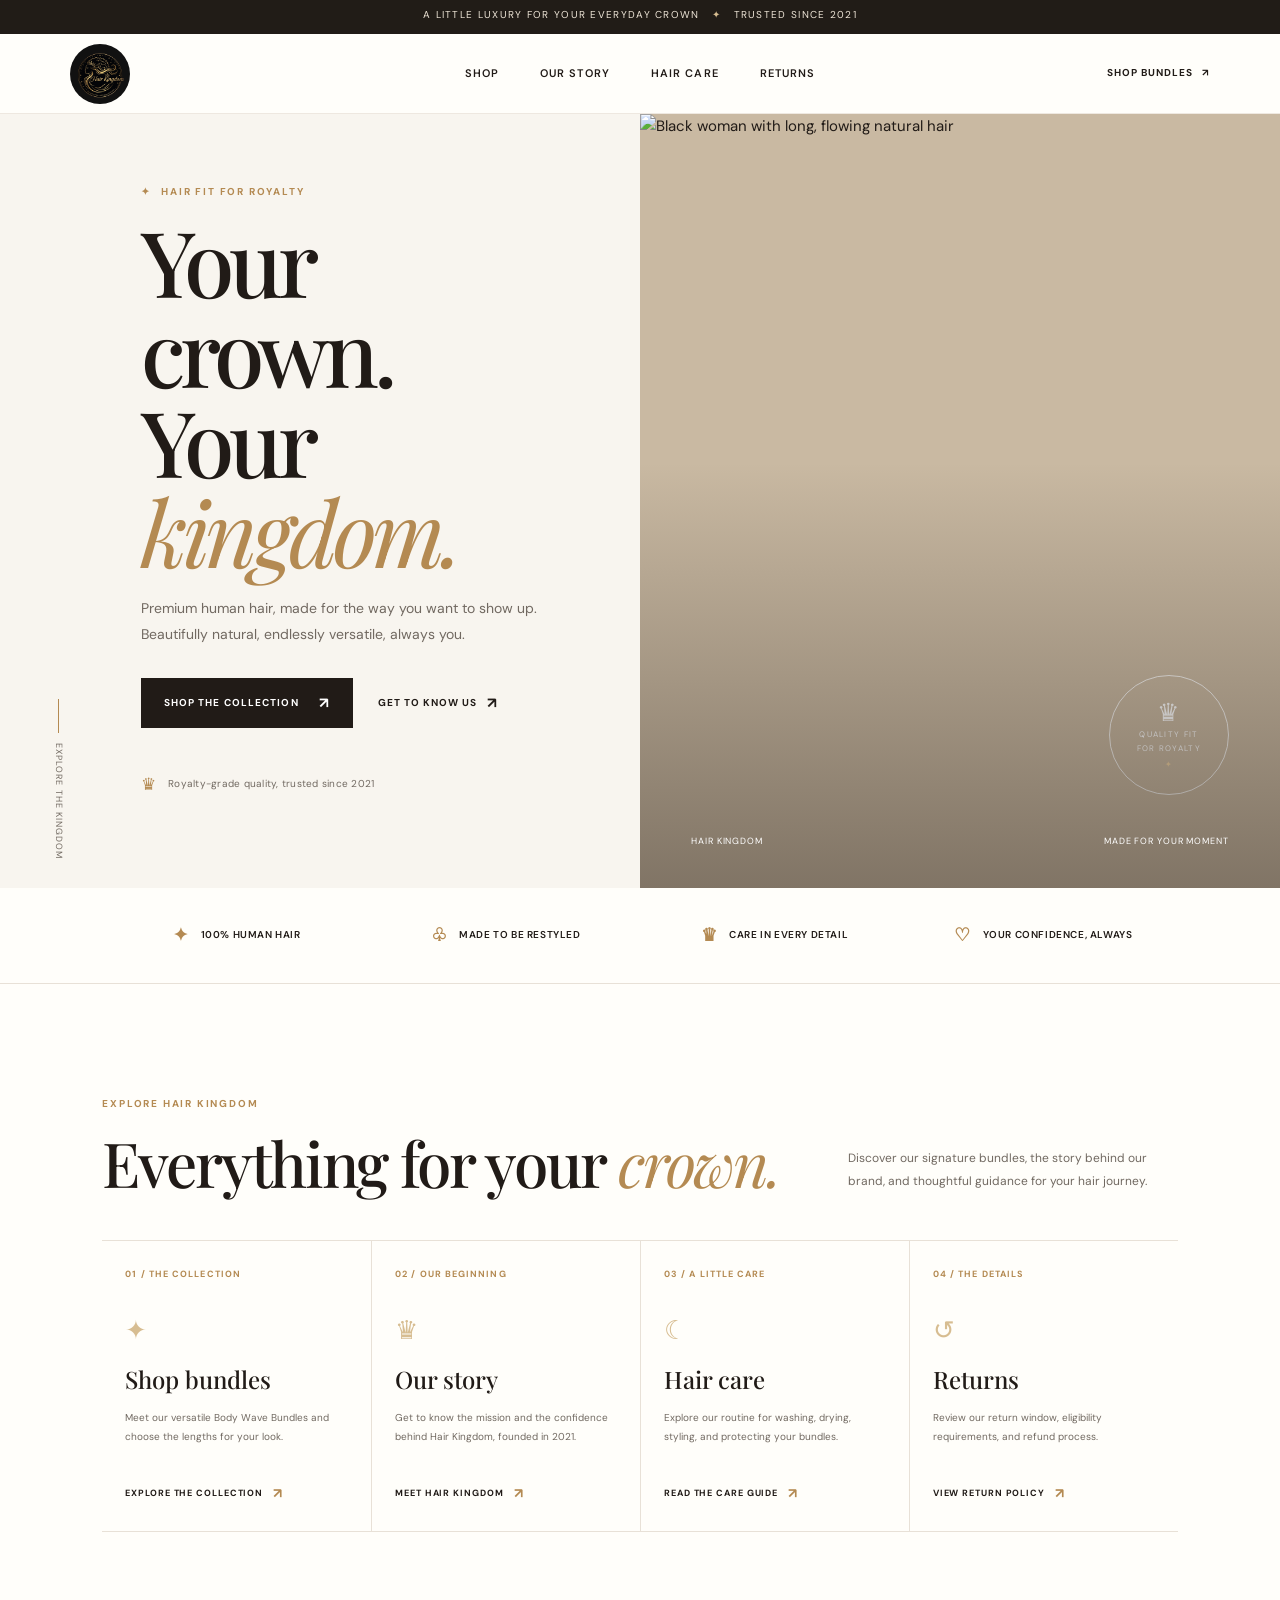
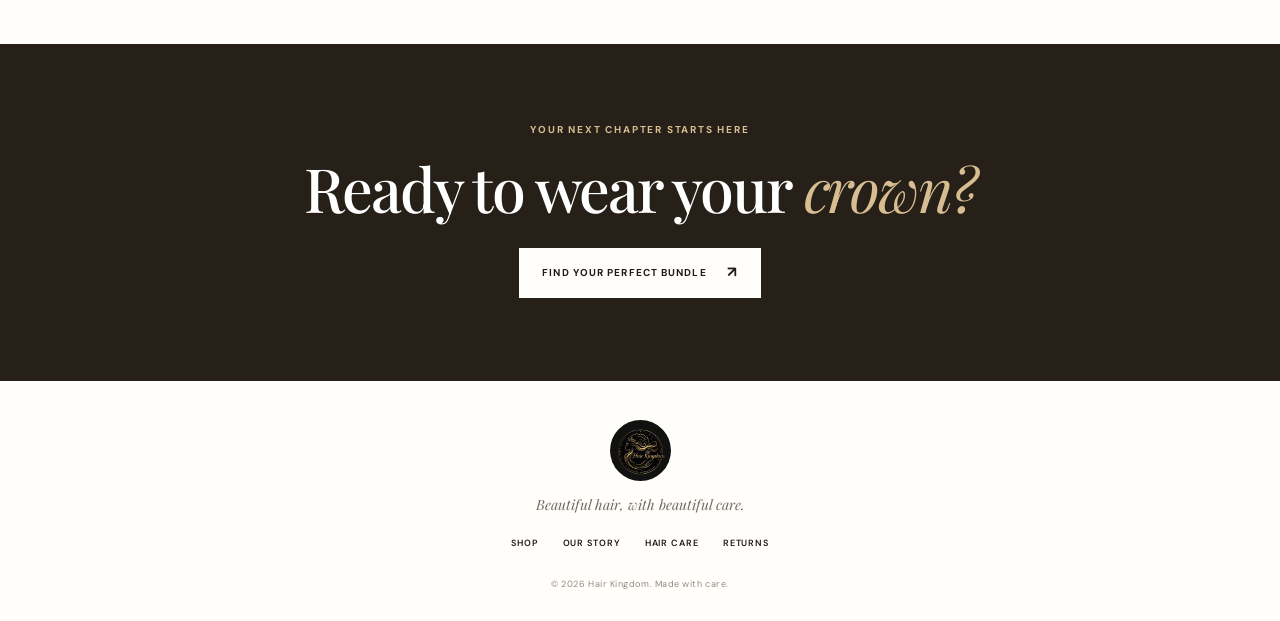
==== commit ae8fe8cd: "Add files via upload" ====
--- a/Hair Kingdom/index.html
+++ b/Hair Kingdom/index.html
@@ -35,7 +35,7 @@
           <div class="hero-proof"><span class="proof-crown" aria-hidden="true">♛</span><span>Royalty-grade quality, trusted since 2021</span></div>
         </div>
         <div class="hero-image-wrap">
-          <img class="hero-image" src="https://images.unsplash.com/photo-1524504388940-b1c1722653e1?auto=format&amp;fit=crop&amp;w=1100&amp;q=85" alt="Confident woman with long, beautiful hair" fetchpriority="high">
+          <img class="hero-image" src="https://images.unsplash.com/photo-1645736279976-59f8fd22720c?auto=format&amp;fit=crop&amp;w=1100&amp;q=85" alt="Black woman with long, flowing natural hair" fetchpriority="high">
           <div class="hero-stamp" aria-label="Hair Kingdom, quality fit for royalty"><span class="stamp-crown">♛</span><span>QUALITY FIT<br>FOR ROYALTY</span><span class="stamp-star">✦</span></div>
           <div class="hero-caption"><span>HAIR KINGDOM</span><span>Made for your moment</span></div>
         </div>
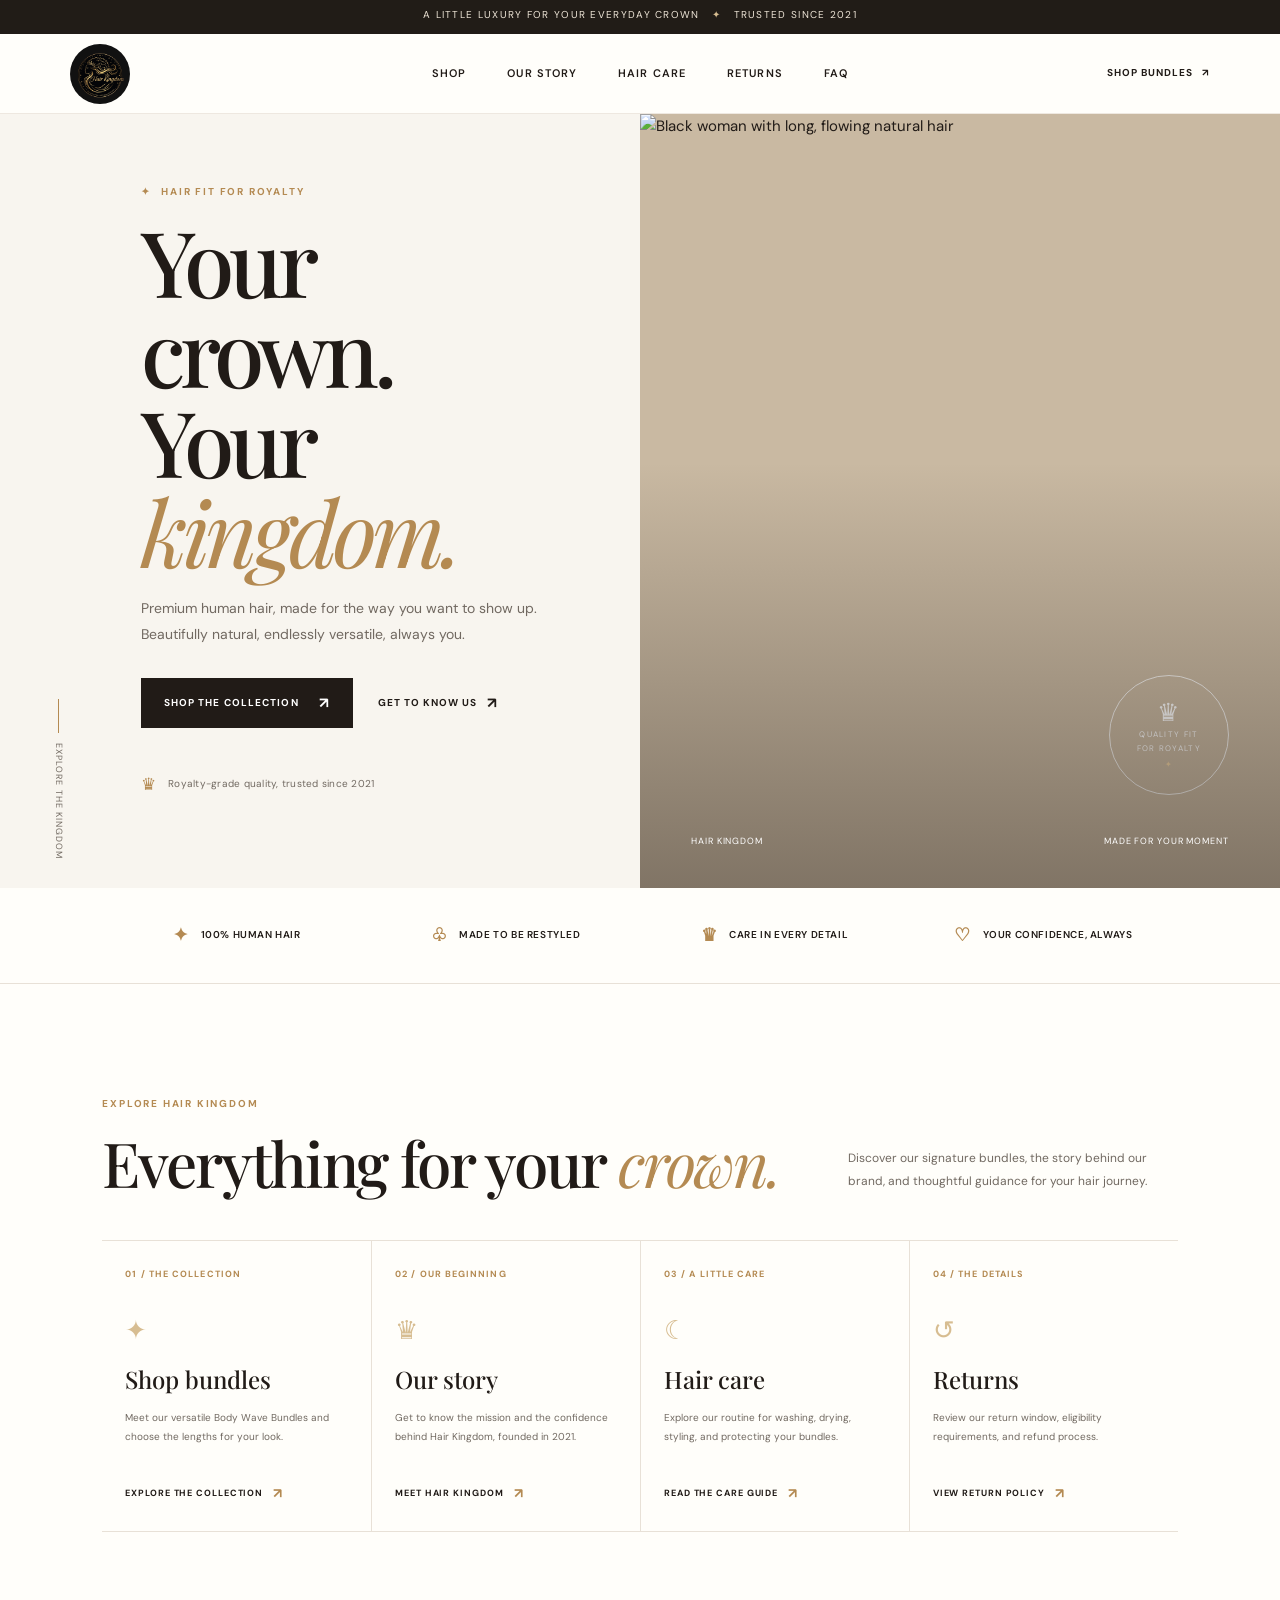
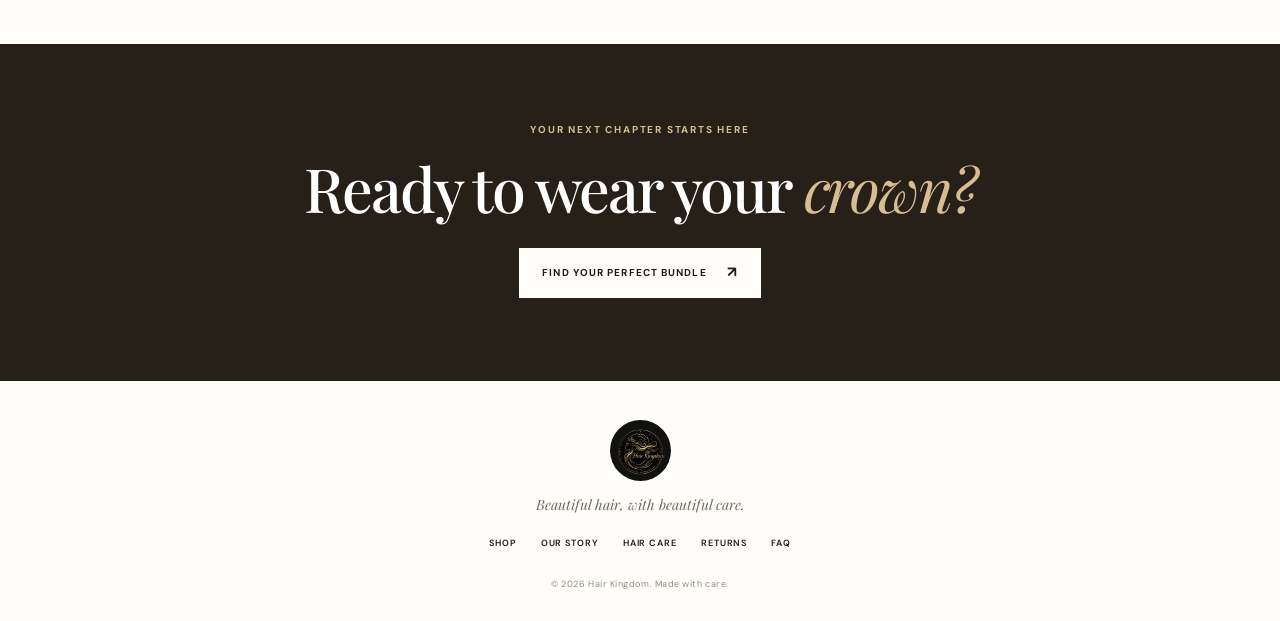
==== commit 227dc643: "Add files via upload" ====
--- a/Hair Kingdom/index.html
+++ b/Hair Kingdom/index.html
@@ -18,7 +18,7 @@
       <a class="brand" href="index.html" aria-label="Hair Kingdom home"><img src="media/logo.png" alt="Hair Kingdom — Beautiful Hair, with beautiful care"></a>
       <button class="menu-toggle" type="button" aria-expanded="false" aria-controls="primary-navigation" aria-label="Open menu"><span></span><span></span></button>
       <nav class="navigation" id="primary-navigation" aria-label="Main navigation">
-        <a href="shop.html">Shop</a><a href="story.html">Our story</a><a href="care.html">Hair care</a><a href="returns.html">Returns</a>
+        <a href="shop.html">Shop</a><a href="story.html">Our story</a><a href="care.html">Hair care</a><a href="returns.html">Returns</a><a href="faq.html">FAQ</a>
       </nav>
       <a class="header-action" href="shop.html">Shop bundles <span aria-hidden="true">↗</span></a>
     </header>
@@ -92,7 +92,7 @@
     <footer class="site-footer">
       <a class="footer-brand" href="index.html"><img src="media/logo.png" alt="Hair Kingdom"></a>
       <p>Beautiful hair, with beautiful care.</p>
-      <nav aria-label="Footer navigation"><a href="shop.html">Shop</a><a href="story.html">Our story</a><a href="care.html">Hair care</a><a href="returns.html">Returns</a></nav>
+      <nav aria-label="Footer navigation"><a href="shop.html">Shop</a><a href="story.html">Our story</a><a href="care.html">Hair care</a><a href="returns.html">Returns</a><a href="faq.html">FAQ</a></nav>
       <span class="copyright">© <span id="current-year"></span> Hair Kingdom. Made with care.</span>
     </footer>
   </body>
--- a/Hair Kingdom/styles.css
+++ b/Hair Kingdom/styles.css
@@ -139,6 +139,17 @@
 .policy-index { padding-top: 3px; color: var(--gold); font-size: 10px; font-weight: 700; letter-spacing: .1em; }
 .policy-item h3 { margin: 0 0 8px; font-size: 21px; }
 .policy-item p { margin: 0; color: var(--muted); font-size: 11px; line-height: 1.9; }
+.faq-section { display: grid; gap: 78px; background: var(--paper); }
+.faq-category { display: grid; grid-template-columns: .72fr 1.28fr; align-items: start; gap: clamp(45px, 9vw, 120px); }
+.faq-category-heading { position: sticky; top: 125px; }
+.faq-category-heading h2 { margin: 0; font-size: clamp(34px, 4vw, 49px); letter-spacing: -.035em; line-height: 1.15; }
+.faq-list { border-top: 1px solid var(--line); }
+.faq-item { padding: 21px 0; border-bottom: 1px solid var(--line); }
+.faq-item h3, .faq-answer { display: grid; grid-template-columns: 24px 1fr; gap: 13px; }
+.faq-item h3 { margin: 0 0 9px; font-size: 18px; line-height: 1.45; }
+.faq-answer { margin: 0; color: var(--muted); font-size: 11px; line-height: 1.9; }
+.faq-answer a { color: var(--ink); text-decoration: underline; text-underline-offset: 3px; }
+.faq-label { color: var(--gold); font-family: var(--serif); font-size: 17px; font-weight: 600; }
 .closing-banner { padding: 78px 24px 83px; color: #fff; background: #262019; text-align: center; }
 .closing-banner .eyebrow { color: var(--gold-light); }
 .closing-banner h2 { margin-bottom: 25px; font-size: clamp(39px, 5.2vw, 61px); }
@@ -245,6 +256,13 @@
   .returns-heading h2 { font-size: 43px; }
   .policy-item { grid-template-columns: 29px 1fr; gap: 8px; padding: 19px 0; }
   .policy-item h3 { font-size: 19px; }
+  .faq-section { gap: 48px; }
+  .faq-category { grid-template-columns: 1fr; gap: 17px; }
+  .faq-category-heading { position: static; }
+  .faq-category-heading h2 { font-size: 38px; }
+  .faq-item { padding: 17px 0; }
+  .faq-item h3, .faq-answer { grid-template-columns: 20px 1fr; gap: 9px; }
+  .faq-item h3 { font-size: 17px; }
   .closing-banner { padding: 63px 20px 68px; }
   .closing-banner h2 { font-size: 42px; }
   .site-footer nav { gap: 14px 19px; }
